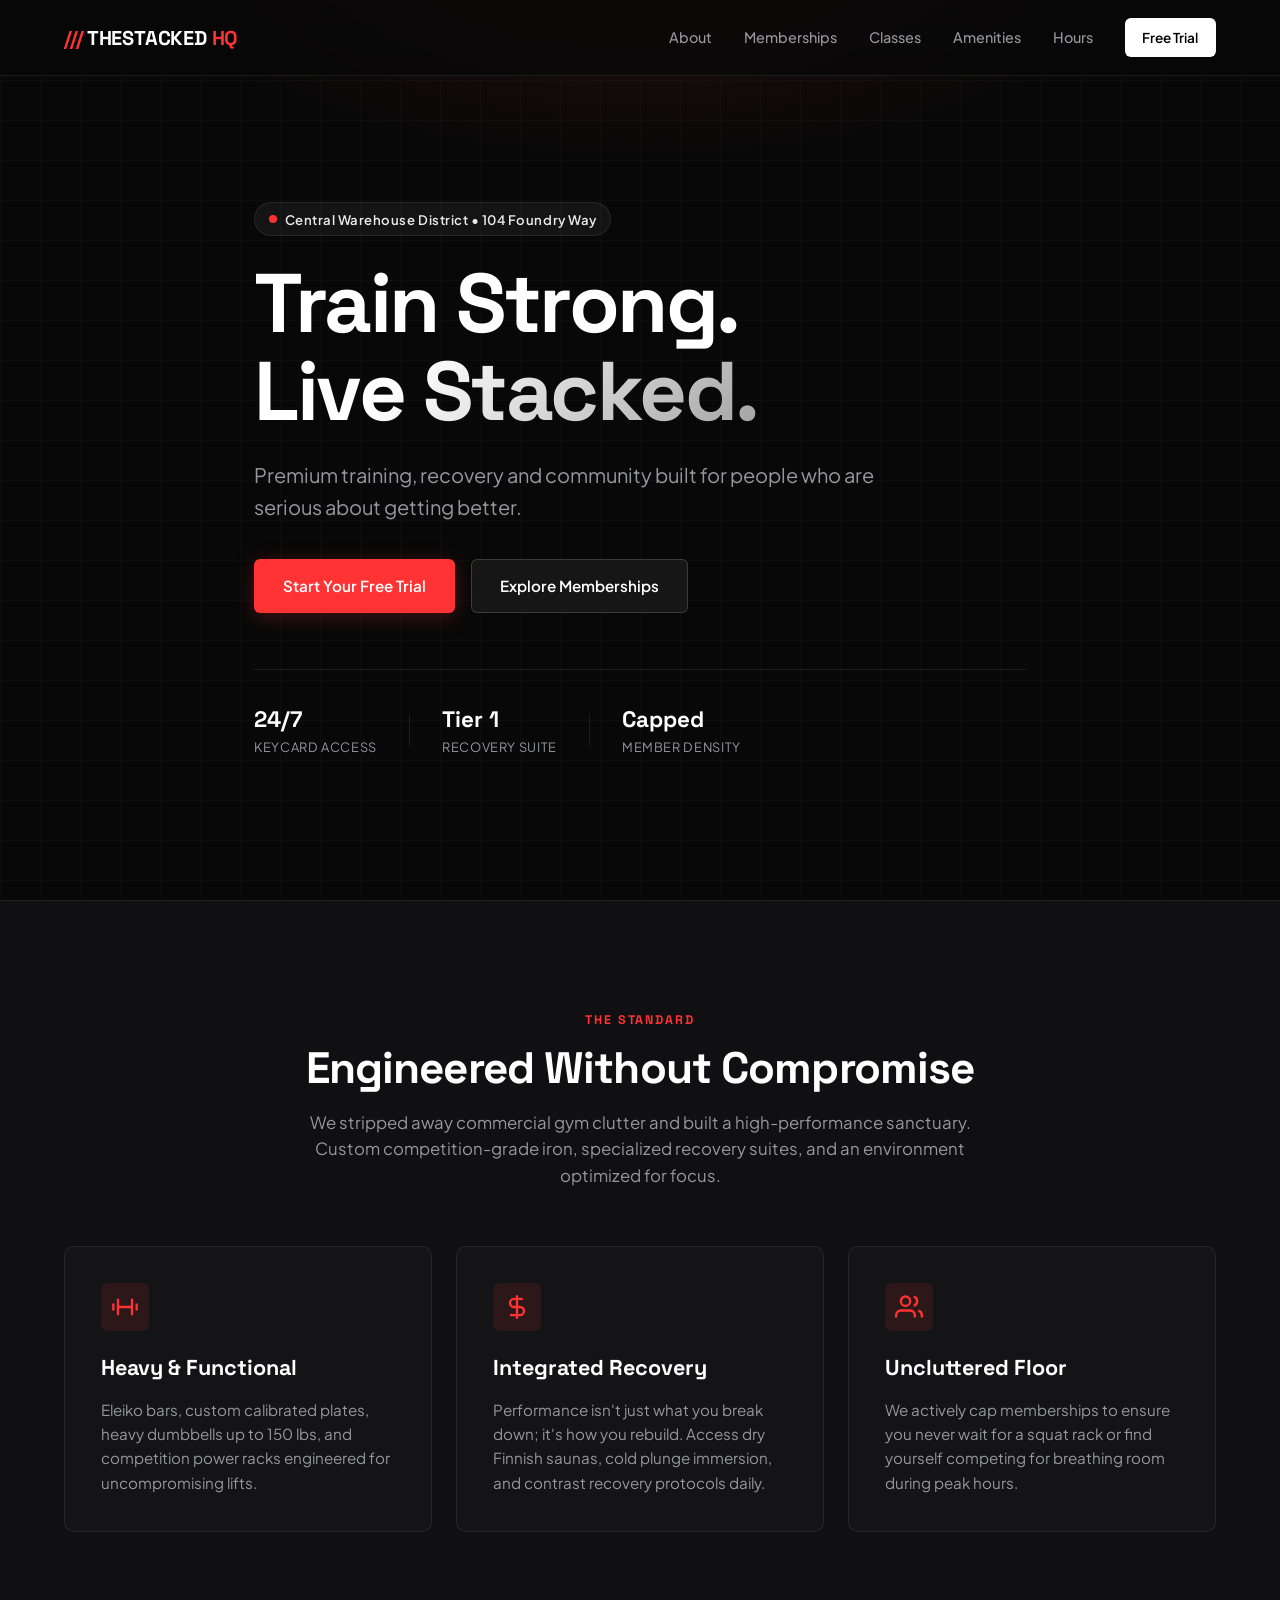
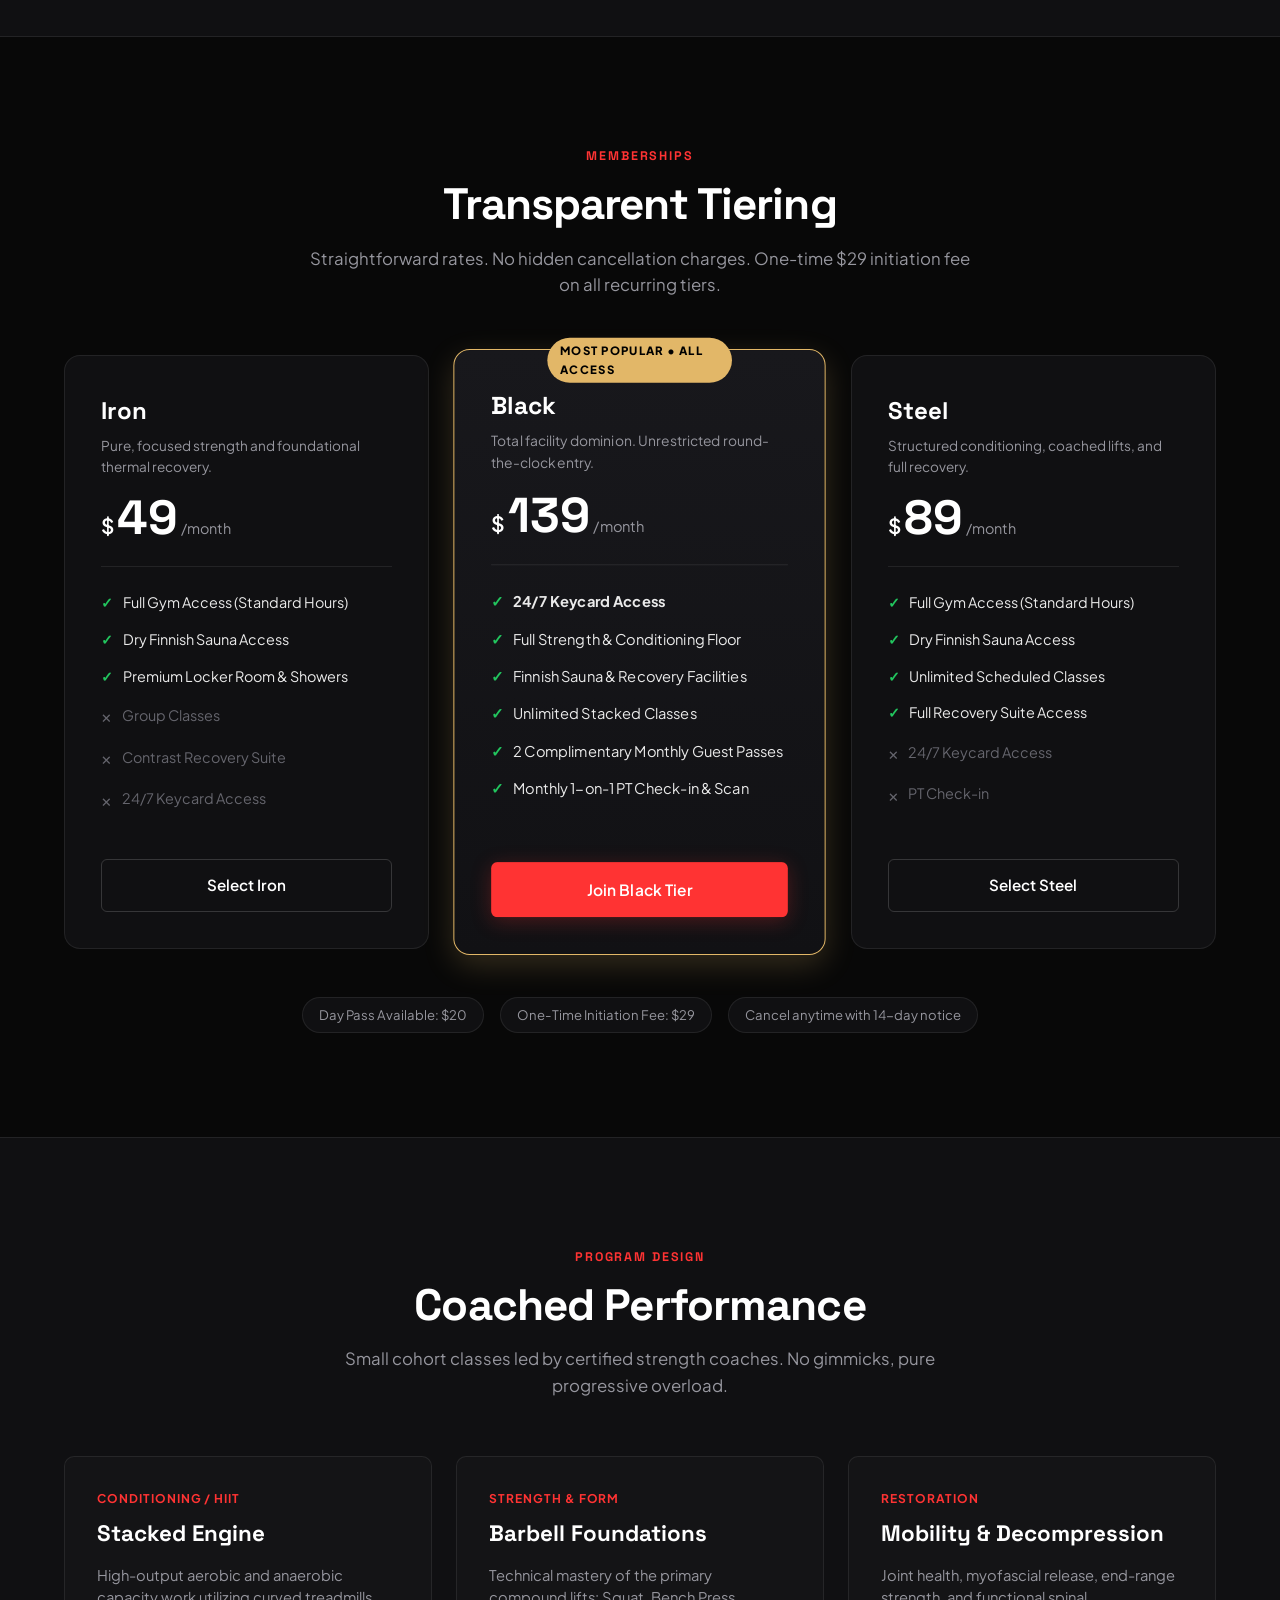
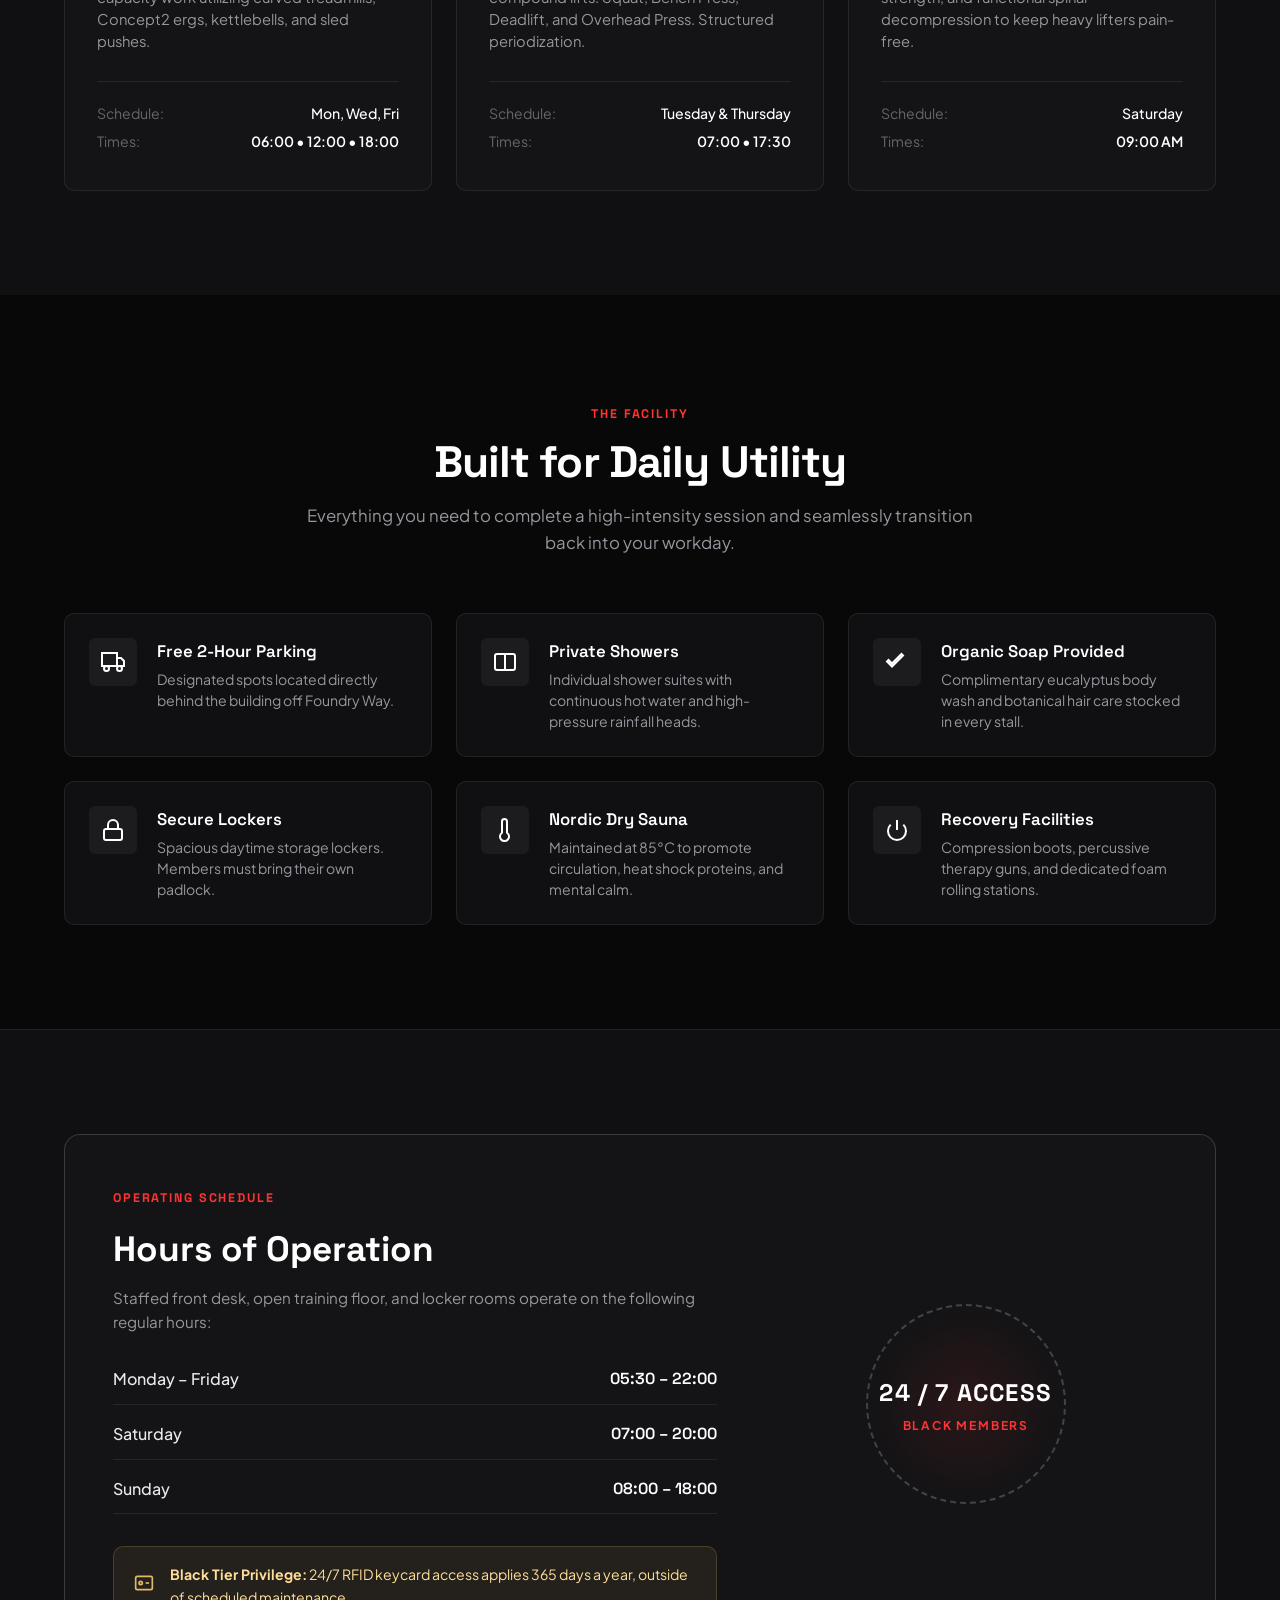
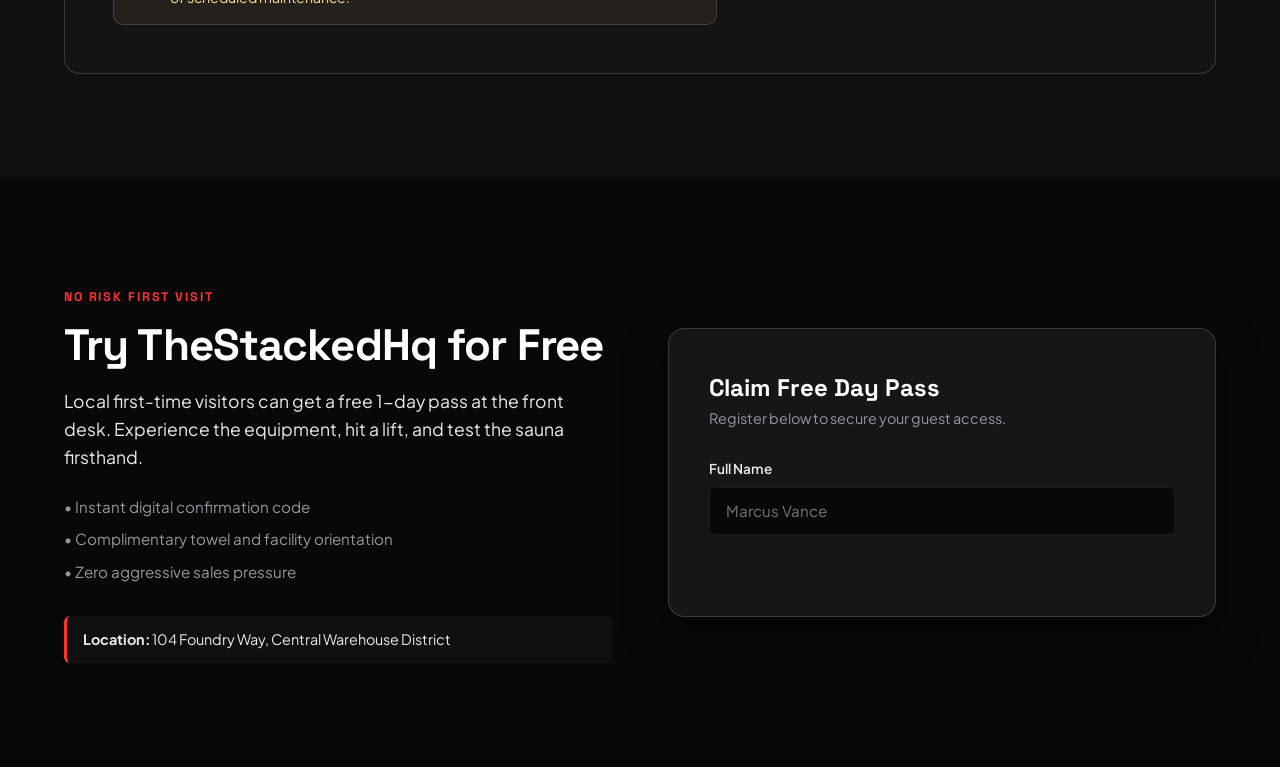
==== index.html @ 83bf1906 "Add files via upload" ====
<!DOCTYPE html>
<html lang="en">
<head>
  <meta charset="UTF-8" />
  <meta name="viewport" content="width=device-width, initial-scale=1.0" />
  <title>TheStackedHq | Train Strong. Live Stacked.</title>
  <meta name="description" content="TheStackedHq is a premium strength, recovery, and conditioning facility located in the Central Warehouse District. High-end equipment, cold plunge, infrared sauna, and elite coaching." />
  
  <!-- Fonts -->
  <link rel="preconnect" href="https://fonts.googleapis.com">
  <link rel="preconnect" href="https://fonts.gstatic.com" crossorigin>
  <link href="https://fonts.googleapis.com/css2?family=Plus+Jakarta+Sans:wght@300;400;500;600;700;800&family=Space+Grotesk:wght@500;700&display=swap" rel="stylesheet">
  
  <link rel="stylesheet" href="style.css" />
</head>
<body>

  <!-- Navigation Bar -->
  <header class="site-header" id="navbar">
    <div class="container nav-container">
      <a href="#hero" class="brand-logo" aria-label="TheStackedHq Home">
        <span class="logo-mark">///</span> THESTACKED<span>HQ</span>
      </a>

      <nav class="nav-links" id="navMenu">
        <a href="#about" class="nav-link">About</a>
        <a href="#memberships" class="nav-link">Memberships</a>
        <a href="#classes" class="nav-link">Classes</a>
        <a href="#amenities" class="nav-link">Amenities</a>
        <a href="#hours" class="nav-link">Hours</a>
        <a href="#free-trial" class="nav-btn">Free Trial</a>
      </nav>

      <button class="mobile-toggle" id="menuToggle" aria-label="Toggle navigation menu" aria-expanded="false">
        <span></span>
        <span></span>
        <span></span>
      </button>
    </div>
  </header>

  <main>
    <!-- Hero Section -->
    <section class="hero" id="hero">
      <div class="hero-bg-overlay"></div>
      <div class="container hero-content">
        <div class="hero-tag">
          <span class="pulsing-dot"></span> Central Warehouse District &bull; 104 Foundry Way
        </div>
        <h1 class="hero-title">Train Strong.<br><span class="gradient-text">Live Stacked.</span></h1>
        <p class="hero-subtitle">
          Premium training, recovery and community built for people who are serious about getting better.
        </p>
        <div class="hero-actions">
          <a href="#free-trial" class="btn btn-primary">Start Your Free Trial</a>
          <a href="#memberships" class="btn btn-secondary">Explore Memberships</a>
        </div>
        <div class="hero-stats">
          <div class="stat-item">
            <span class="stat-number">24/7</span>
            <span class="stat-label">Keycard Access</span>
          </div>
          <div class="stat-divider"></div>
          <div class="stat-item">
            <span class="stat-number">Tier 1</span>
            <span class="stat-label">Recovery Suite</span>
          </div>
          <div class="stat-divider"></div>
          <div class="stat-item">
            <span class="stat-number">Capped</span>
            <span class="stat-label">Member Density</span>
          </div>
        </div>
      </div>
    </section>

    <!-- About Section -->
    <section class="section about" id="about">
      <div class="container">
        <div class="section-header text-center">
          <span class="section-eyebrow">The Standard</span>
          <h2 class="section-title">Engineered Without Compromise</h2>
          <p class="section-subtitle">
            We stripped away commercial gym clutter and built a high-performance sanctuary. Custom competition-grade iron, specialized recovery suites, and an environment optimized for focus.
          </p>
        </div>

        <div class="about-grid">
          <div class="about-card">
            <div class="card-icon">
              <svg width="28" height="28" viewBox="0 0 24 24" fill="none" stroke="currentColor" stroke-width="2"><path d="M6 5v14M18 5v14M2 9v6M22 9v6M6 12h12"/></svg>
            </div>
            <h3>Heavy &amp; Functional</h3>
            <p>Eleiko bars, custom calibrated plates, heavy dumbbells up to 150 lbs, and competition power racks engineered for uncompromising lifts.</p>
          </div>

          <div class="about-card">
            <div class="card-icon">
              <svg width="28" height="28" viewBox="0 0 24 24" fill="none" stroke="currentColor" stroke-width="2"><path d="M12 2v20M17 5H9.5a3.5 3.5 0 0 0 0 7h5a3.5 3.5 0 0 1 0 7H6"/></svg>
            </div>
            <h3>Integrated Recovery</h3>
            <p>Performance isn't just what you break down; it's how you rebuild. Access dry Finnish saunas, cold plunge immersion, and contrast recovery protocols daily.</p>
          </div>

          <div class="about-card">
            <div class="card-icon">
              <svg width="28" height="28" viewBox="0 0 24 24" fill="none" stroke="currentColor" stroke-width="2"><path d="M17 21v-2a4 4 0 0 0-4-4H5a4 4 0 0 0-4 4v2"></path><circle cx="9" cy="7" r="4"></circle><path d="M23 21v-2a4 4 0 0 0-3-3.87"></path><path d="M16 3.13a4 4 0 0 1 0 7.75"></path></svg>
            </div>
            <h3>Uncluttered Floor</h3>
            <p>We actively cap memberships to ensure you never wait for a squat rack or find yourself competing for breathing room during peak hours.</p>
          </div>
        </div>
      </div>
    </section>

    <!-- Membership Plans -->
    <section class="section memberships" id="memberships">
      <div class="container">
        <div class="section-header text-center">
          <span class="section-eyebrow">Memberships</span>
          <h2 class="section-title">Transparent Tiering</h2>
          <p class="section-subtitle">Straightforward rates. No hidden cancellation charges. One-time $29 initiation fee on all recurring tiers.</p>
        </div>

        <div class="pricing-grid">
          <!-- Iron Plan -->
          <div class="pricing-card">
            <div class="pricing-header">
              <h3 class="plan-name">Iron</h3>
              <p class="plan-desc">Pure, focused strength and foundational thermal recovery.</p>
              <div class="plan-price">
                <span class="currency">$</span>
                <span class="amount">49</span>
                <span class="period">/month</span>
              </div>
            </div>
            <ul class="plan-features">
              <li><span class="check-icon">&#10003;</span> Full Gym Access (Standard Hours)</li>
              <li><span class="check-icon">&#10003;</span> Dry Finnish Sauna Access</li>
              <li><span class="check-icon">&#10003;</span> Premium Locker Room &amp; Showers</li>
              <li class="muted"><span class="cross-icon">&times;</span> Group Classes</li>
              <li class="muted"><span class="cross-icon">&times;</span> Contrast Recovery Suite</li>
              <li class="muted"><span class="cross-icon">&times;</span> 24/7 Keycard Access</li>
            </ul>
            <a href="#lead-form" class="btn btn-outline btn-block">Select Iron</a>
          </div>

          <!-- Black Plan (Prominent) -->
          <div class="pricing-card prominent">
            <div class="popular-badge">MOST POPULAR &bull; ALL ACCESS</div>
            <div class="pricing-header">
              <h3 class="plan-name">Black</h3>
              <p class="plan-desc">Total facility dominion. Unrestricted round-the-clock entry.</p>
              <div class="plan-price">
                <span class="currency">$</span>
                <span class="amount">139</span>
                <span class="period">/month</span>
              </div>
            </div>
            <ul class="plan-features">
              <li><span class="check-icon">&#10003;</span> <strong>24/7 Keycard Access</strong></li>
              <li><span class="check-icon">&#10003;</span> Full Strength &amp; Conditioning Floor</li>
              <li><span class="check-icon">&#10003;</span> Finnish Sauna &amp; Recovery Facilities</li>
              <li><span class="check-icon">&#10003;</span> Unlimited Stacked Classes</li>
              <li><span class="check-icon">&#10003;</span> 2 Complimentary Monthly Guest Passes</li>
              <li><span class="check-icon">&#10003;</span> Monthly 1-on-1 PT Check-in &amp; Scan</li>
            </ul>
            <a href="#lead-form" class="btn btn-primary btn-block">Join Black Tier</a>
          </div>

          <!-- Steel Plan -->
          <div class="pricing-card">
            <div class="pricing-header">
              <h3 class="plan-name">Steel</h3>
              <p class="plan-desc">Structured conditioning, coached lifts, and full recovery.</p>
              <div class="plan-price">
                <span class="currency">$</span>
                <span class="amount">89</span>
                <span class="period">/month</span>
              </div>
            </div>
            <ul class="plan-features">
              <li><span class="check-icon">&#10003;</span> Full Gym Access (Standard Hours)</li>
              <li><span class="check-icon">&#10003;</span> Dry Finnish Sauna Access</li>
              <li><span class="check-icon">&#10003;</span> Unlimited Scheduled Classes</li>
              <li><span class="check-icon">&#10003;</span> Full Recovery Suite Access</li>
              <li class="muted"><span class="cross-icon">&times;</span> 24/7 Keycard Access</li>
              <li class="muted"><span class="cross-icon">&times;</span> PT Check-in</li>
            </ul>
            <a href="#lead-form" class="btn btn-outline btn-block">Select Steel</a>
          </div>
        </div>

        <div class="pricing-footer-note">
          <div class="note-pill">Day Pass Available: $20</div>
          <div class="note-pill">One-Time Initiation Fee: $29</div>
          <div class="note-pill">Cancel anytime with 14-day notice</div>
        </div>
      </div>
    </section>

    <!-- Classes Section -->
    <section class="section classes" id="classes">
      <div class="container">
        <div class="section-header text-center">
          <span class="section-eyebrow">Program Design</span>
          <h2 class="section-title">Coached Performance</h2>
          <p class="section-subtitle">Small cohort classes led by certified strength coaches. No gimmicks, pure progressive overload.</p>
        </div>

        <div class="classes-grid">
          <!-- Class 1 -->
          <div class="class-card">
            <div class="class-type-badge">Conditioning / HIIT</div>
            <h3 class="class-name">Stacked Engine</h3>
            <p class="class-desc">High-output aerobic and anaerobic capacity work utilizing curved treadmills, Concept2 ergs, kettlebells, and sled pushes.</p>
            <div class="class-meta">
              <div class="meta-row">
                <span class="meta-label">Schedule:</span>
                <span class="meta-val">Mon, Wed, Fri</span>
              </div>
              <div class="meta-row">
                <span class="meta-label">Times:</span>
                <span class="meta-val highlight">06:00 &bull; 12:00 &bull; 18:00</span>
              </div>
            </div>
          </div>

          <!-- Class 2 -->
          <div class="class-card">
            <div class="class-type-badge">Strength &amp; Form</div>
            <h3 class="class-name">Barbell Foundations</h3>
            <p class="class-desc">Technical mastery of the primary compound lifts: Squat, Bench Press, Deadlift, and Overhead Press. Structured periodization.</p>
            <div class="class-meta">
              <div class="meta-row">
                <span class="meta-label">Schedule:</span>
                <span class="meta-val">Tuesday &amp; Thursday</span>
              </div>
              <div class="meta-row">
                <span class="meta-label">Times:</span>
                <span class="meta-val highlight">07:00 &bull; 17:30</span>
              </div>
            </div>
          </div>

          <!-- Class 3 -->
          <div class="class-card">
            <div class="class-type-badge">Restoration</div>
            <h3 class="class-name">Mobility &amp; Decompression</h3>
            <p class="class-desc">Joint health, myofascial release, end-range strength, and functional spinal decompression to keep heavy lifters pain-free.</p>
            <div class="class-meta">
              <div class="meta-row">
                <span class="meta-label">Schedule:</span>
                <span class="meta-val">Saturday</span>
              </div>
              <div class="meta-row">
                <span class="meta-label">Times:</span>
                <span class="meta-val highlight">09:00 AM</span>
              </div>
            </div>
          </div>
        </div>
      </div>
    </section>

    <!-- Amenities Section -->
    <section class="section amenities" id="amenities">
      <div class="container">
        <div class="section-header text-center">
          <span class="section-eyebrow">The Facility</span>
          <h2 class="section-title">Built for Daily Utility</h2>
          <p class="section-subtitle">Everything you need to complete a high-intensity session and seamlessly transition back into your workday.</p>
        </div>

        <div class="amenities-grid">
          <div class="amenity-item">
            <div class="amenity-icon">
              <svg width="24" height="24" viewBox="0 0 24 24" fill="none" stroke="currentColor" stroke-width="2"><rect x="1" y="3" width="15" height="13"></rect><polygon points="16 8 20 8 23 11 23 16 16 16 16 8"></polygon><circle cx="5.5" cy="18.5" r="2.5"></circle><circle cx="18.5" cy="18.5" r="2.5"></circle></svg>
            </div>
            <div class="amenity-info">
              <h4>Free 2-Hour Parking</h4>
              <p>Designated spots located directly behind the building off Foundry Way.</p>
            </div>
          </div>

          <div class="amenity-item">
            <div class="amenity-icon">
              <svg width="24" height="24" viewBox="0 0 24 24" fill="none" stroke="currentColor" stroke-width="2"><path d="M4 4h16c1.1 0 2 .9 2 2v12c0 1.1-.9 2-2 2H4c-1.1 0-2-.9-2-2V6c0-1.1.9-2 2-2z"/><path d="M12 4v16"/></svg>
            </div>
            <div class="amenity-info">
              <h4>Private Showers</h4>
              <p>Individual shower suites with continuous hot water and high-pressure rainfall heads.</p>
            </div>
          </div>

          <div class="amenity-item">
            <div class="amenity-icon">
              <svg width="24" height="24" viewBox="0 0 24 24" fill="none" stroke="currentColor" stroke-width="2"><path d="M7 16.5l-5-5L3.5 10 7 13.5 16.5 4 18 5.5l-11 11z"/></svg>
            </div>
            <div class="amenity-info">
              <h4>Organic Soap Provided</h4>
              <p>Complimentary eucalyptus body wash and botanical hair care stocked in every stall.</p>
            </div>
          </div>

          <div class="amenity-item">
            <div class="amenity-icon">
              <svg width="24" height="24" viewBox="0 0 24 24" fill="none" stroke="currentColor" stroke-width="2"><rect x="3" y="11" width="18" height="11" rx="2" ry="2"></rect><path d="M7 11V7a5 5 0 0 1 10 0v4"></path></svg>
            </div>
            <div class="amenity-info">
              <h4>Secure Lockers</h4>
              <p>Spacious daytime storage lockers. Members must bring their own padlock.</p>
            </div>
          </div>

          <div class="amenity-item">
            <div class="amenity-icon">
              <svg width="24" height="24" viewBox="0 0 24 24" fill="none" stroke="currentColor" stroke-width="2"><path d="M14 14.76V3.5a2.5 2.5 0 0 0-5 0v11.26a4.5 4.5 0 1 0 5 0z"/></svg>
            </div>
            <div class="amenity-info">
              <h4>Nordic Dry Sauna</h4>
              <p>Maintained at 85°C to promote circulation, heat shock proteins, and mental calm.</p>
            </div>
          </div>

          <div class="amenity-item">
            <div class="amenity-icon">
              <svg width="24" height="24" viewBox="0 0 24 24" fill="none" stroke="currentColor" stroke-width="2"><path d="M18.36 6.64a9 9 0 1 1-12.73 0"></path><line x1="12" y1="2" x2="12" y2="12"></line></svg>
            </div>
            <div class="amenity-info">
              <h4>Recovery Facilities</h4>
              <p>Compression boots, percussive therapy guns, and dedicated foam rolling stations.</p>
            </div>
          </div>
        </div>
      </div>
    </section>

    <!-- Opening Hours -->
    <section class="section hours" id="hours">
      <div class="container">
        <div class="hours-card">
          <div class="hours-content">
            <span class="section-eyebrow">Operating Schedule</span>
            <h2 class="hours-title">Hours of Operation</h2>
            <p class="hours-desc">
              Staffed front desk, open training floor, and locker rooms operate on the following regular hours:
            </p>
            
            <div class="hours-list">
              <div class="hours-row">
                <span class="day">Monday &ndash; Friday</span>
                <span class="time">05:30 &ndash; 22:00</span>
              </div>
              <div class="hours-row">
                <span class="day">Saturday</span>
                <span class="time">07:00 &ndash; 20:00</span>
              </div>
              <div class="hours-row">
                <span class="day">Sunday</span>
                <span class="time">08:00 &ndash; 18:00</span>
              </div>
            </div>

            <div class="keycard-notice">
              <div class="keycard-icon">
                <svg width="20" height="20" viewBox="0 0 24 24" fill="none" stroke="currentColor" stroke-width="2"><rect x="2" y="4" width="20" height="16" rx="2"/><circle cx="8" cy="12" r="2"/><path d="M14 12h4"/></svg>
              </div>
              <div>
                <strong>Black Tier Privilege:</strong> 24/7 RFID keycard access applies 365 days a year, outside of scheduled maintenance.
              </div>
            </div>
          </div>

          <div class="hours-visual">
            <div class="badge-ring">
              <span class="ring-text">24 / 7 ACCESS</span>
              <span class="ring-sub">BLACK MEMBERS</span>
            </div>
          </div>
        </div>
      </div>
    </section>

    <!-- Free Trial CTA & Lead Registration Form -->
    <section class="section free-trial" id="free-trial">
      <div class="container">
        <div class="trial-wrapper">
          <div class="trial-text">
            <span class="section-eyebrow">No Risk First Visit</span>
            <h2 class="section-title">Try TheStackedHq for Free</h2>
            <p class="trial-lead">
              Local first-time visitors can get a free 1-day pass at the front desk. Experience the equipment, hit a lift, and test the sauna firsthand.
            </p>
            <ul class="trial-perks">
              <li>&bull; Instant digital confirmation code</li>
              <li>&bull; Complimentary towel and facility orientation</li>
              <li>&bull; Zero aggressive sales pressure</li>
            </ul>
            <div class="location-brief">
              <strong>Location:</strong> 104 Foundry Way, Central Warehouse District
            </div>
          </div>

          <div class="form-wrapper" id="lead-form">
            <div class="form-card">
              <div class="form-header">
                <h3>Claim Free Day Pass</h3>
                <p>Register below to secure your guest access.</p>
              </div>

              <form id="leadRegistrationForm" novalidate>
                <div class="form-group">
                  <label for="leadName">Full Name</label>
                  <input type="text" id="leadName" name="name" placeholder="Marcus Vance" autocomplete="name" required />
                  <span class="field-error" id="nameError"></span>
                </div>

                <div class=
---- style.css ----
/* ==========================================================================
   TheStackedHq - Modern Premium Dark Gym Stylesheet
   ========================================================================== */

:root {
  /* Color Palette */
  --bg-black: #080808;
  --bg-surface: #101012;
  --bg-surface-elevated: #161619;
  --bg-surface-card: #141416;
  --bg-subtle: #1c1c20;
  
  --primary-accent: #ff3333;
  --primary-accent-hover: #e02828;
  --primary-glow: rgba(255, 51, 51, 0.25);

  --accent-gold: #e2b768;
  --accent-gold-glow: rgba(226, 183, 104, 0.2);

  --text-pure: #ffffff;
  --text-main: #eaeaea;
  --text-muted: #96969e;
  --text-dim: #65656d;

  --border-subtle: rgba(255, 255, 255, 0.08);
  --border-strong: rgba(255, 255, 255, 0.16);
  --border-focus: rgba(255, 51, 51, 0.6);

  --success-color: #22c55e;
  --error-color: #ef4444;

  /* Typography */
  --font-sans: 'Plus Jakarta Sans', -apple-system, BlinkMacSystemFont, "Segoe UI", Roboto, sans-serif;
  --font-display: 'Space Grotesk', var(--font-sans);

  /* Layout & Sizing */
  --max-width: 1200px;
  --header-height: 76px;
  --radius-sm: 6px;
  --radius-md: 10px;
  --radius-lg: 16px;
  --radius-pill: 9999px;

  /* Transitions */
  --transition-fast: 0.2s cubic-bezier(0.16, 1, 0.3, 1);
  --transition-smooth: 0.35s cubic-bezier(0.16, 1, 0.3, 1);
}

/* Reset & Global */
*, *::before, *::after {
  box-sizing: border-box;
  margin: 0;
  padding: 0;
}

html {
  scroll-behavior: smooth;
  color-scheme: dark;
  font-size: 16px;
  -webkit-text-size-adjust: 100%;
}

body {
  background-color: var(--bg-black);
  color: var(--text-main);
  font-family: var(--font-sans);
  line-height: 1.6;
  overflow-x: hidden;
  -webkit-font-smoothing: antialiased;
}

img {
  max-width: 100%;
  height: auto;
  display: block;
}

a {
  color: inherit;
  text-decoration: none;
  transition: color var(--transition-fast);
}

button, input {
  font-family: inherit;
}

.container {
  width: 100%;
  max-width: var(--max-width);
  margin-left: auto;
  margin-right: auto;
  padding-left: 1.5rem;
  padding-right: 1.5rem;
}

.section {
  padding: 6.5rem 0;
  position: relative;
}

.text-center {
  text-align: center;
}

.gradient-text {
  background: linear-gradient(135deg, #ffffff 30%, #a0a0a0 100%);
  -webkit-background-clip: text;
  -webkit-text-fill-color: transparent;
}

/* Typography Helpers */
.section-header {
  max-width: 680px;
  margin: 0 auto 3.5rem auto;
}

.section-eyebrow {
  display: inline-block;
  font-family: var(--font-display);
  font-size: 0.78rem;
  font-weight: 700;
  text-transform: uppercase;
  letter-spacing: 0.15em;
  color: var(--primary-accent);
  margin-bottom: 0.75rem;
}

.section-title {
  font-family: var(--font-display);
  font-size: clamp(2rem, 4vw, 2.75rem);
  font-weight: 700;
  line-height: 1.15;
  color: var(--text-pure);
  letter-spacing: -0.02em;
  margin-bottom: 1rem;
}

.section-subtitle {
  color: var(--text-muted);
  font-size: 1.05rem;
  line-height: 1.6;
}

/* Buttons */
.btn {
  display: inline-flex;
  align-items: center;
  justify-content: center;
  font-weight: 600;
  font-size: 0.95rem;
  padding: 0.85rem 1.75rem;
  border-radius: var(--radius-sm);
  cursor: pointer;
  border: 1px solid transparent;
  transition: all var(--transition-fast);
  white-space: nowrap;
}

.btn-primary {
  background-color: var(--primary-accent);
  color: #ffffff;
  box-shadow: 0 4px 20px var(--primary-glow);
}

.btn-primary:hover {
  background-color: var(--primary-accent-hover);
  transform: translateY(-2px);
  box-shadow: 0 6px 25px rgba(255, 51, 51, 0.4);
}

.btn-secondary {
  background-color: rgba(255, 255, 255, 0.06);
  color: var(--text-pure);
  border-color: var(--border-strong);
  backdrop-filter: blur(8px);
}

.btn-secondary:hover {
  background-color: rgba(255, 255, 255, 0.12);
  border-color: rgba(255, 255, 255, 0.3);
  transform: translateY(-2px);
}

.btn-outline {
  background: transparent;
  border-color: var(--border-strong);
  color: var(--text-pure);
}

.btn-outline:hover {
  border-color: var(--text-pure);
  background-color: rgba(255, 255, 255, 0.04);
}

.btn-block {
  width: 100%;
}

/* Header & Navbar */
.site-header {
  position: fixed;
  top: 0;
  left: 0;
  width: 100%;
  height: var(--header-height);
  z-index: 1000;
  background: rgba(8, 8, 8, 0.8);
  backdrop-filter: blur(14px);
  -webkit-backdrop-filter: blur(14px);
  border-bottom: 1px solid var(--border-subtle);
  transition: background var(--transition-fast), border var(--transition-fast);
}

.site-header.scrolled {
  background: rgba(8, 8, 8, 0.95);
  border-bottom: 1px solid var(--border-strong);
}

.nav-container {
  display: flex;
  align-items: center;
  justify-content: space-between;
  height: 100%;
}

.brand-logo {
  font-family: var(--font-display);
  font-size: 1.25rem;
  font-weight: 700;
  letter-spacing: -0.01em;
  color: var(--text-pure);
  display: flex;
  align-items: center;
  gap: 0.3rem;
}

.brand-logo .logo-mark {
  color: var(--primary-accent);
  letter-spacing: -0.1em;
}

.brand-logo span {
  color: var(--primary-accent);
}

.nav-links {
  display: flex;
  align-items: center;
  gap: 2rem;
}

.nav-link {
  font-size: 0.9rem;
  font-weight: 500;
  color: var(--text-muted);
}

.nav-link:hover {
  color: var(--text-pure);
}

.nav-btn {
  font-size: 0.85rem;
  font-weight: 600;
  background: #ffffff;
  color: #000000;
  padding: 0.55rem 1.1rem;
  border-radius: var(--radius-sm);
  transition: all var(--transition-fast);
}

.nav-btn:hover {
  background: #dddddd;
  transform: translateY(-1px);
}

.mobile-toggle {
  display: none;
  background: transparent;
  border: none;
  cursor: pointer;
  width: 28px;
  height: 20px;
  position: relative;
  flex-direction: column;
  justify-content: space-between;
}

.mobile-toggle span {
  display: block;
  height: 2px;
  width: 100%;
  background: var(--text-pure);
  border-radius: 2px;
  transition: transform 0.25s ease, opacity 0.25s ease;
}

/* Hero Section */
.hero {
  position: relative;
  min-height: 100vh;
  display: flex;
  align-items: center;
  padding-top: var(--header-height);
  background-color: var(--bg-black);
  background-image: 
    radial-gradient(ellipse 60% 40% at 50% -10%, rgba(255, 51, 51, 0.15), transparent 70%),
    linear-gradient(rgba(255,255,255,0.02) 1px, transparent 1px),
    linear-gradient(90deg, rgba(255,255,255,0.02) 1px, transparent 1px);
  background-size: 100% 100%, 40px 40px, 40px 40px;
}

.hero-content {
  position: relative;
  z-index: 2;
  padding-top: 2rem;
  padding-bottom: 3rem;
  max-width: 820px;
}

.hero-tag {
  display: inline-flex;
  align-items: center;
  gap: 0.5rem;
  font-size: 0.82rem;
  font-weight: 600;
  letter-spacing: 0.04em;
  color: var(--text-main);
  background: rgba(255, 255, 255, 0.05);
  border: 1px solid var(--border-subtle);
  padding: 0.35rem 0.85rem;
  border-radius: var(--radius-pill);
  margin-bottom: 1.5rem;
}

.pulsing-dot {
  width: 8px;
  height: 8px;
  border-radius: 50%;
  background-color: var(--primary-accent);
  box-shadow: 0 0 0 0 rgba(255, 51, 51, 0.6);
  animation: pulseDot 2s infinite;
}

@keyframes pulseDot {
  0% { transform: scale(0.95); box-shadow: 0 0 0 0 rgba(255, 51, 51, 0.7); }
  70% { transform: scale(1); box-shadow: 0 0 0 8px rgba(255, 51, 51, 0); }
  100% { transform: scale(0.95); box-shadow: 0 0 0 0 rgba(255, 51, 51, 0); }
}

.hero-title {
  font-family: var(--font-display);
  font-size: clamp(2.8rem, 6.5vw, 5.2rem);
  font-weight: 700;
  line-height: 1.05;
  letter-spacing: -0.03em;
  margin-bottom: 1.5rem;
  color: var(--text-pure);
}

.hero-subtitle {
  font-size: clamp(1.05rem, 2vw, 1.25rem);
  color: var(--text-muted);
  line-height: 1.6;
  max-width: 620px;
  margin-bottom: 2.25rem;
}

.hero-actions {
  display: flex;
  align-items: center;
  gap: 1rem;
  flex-wrap: wrap;
  margin-bottom: 3.5rem;
}

.hero-stats {
  display: flex;
  align-items: center;
  gap: 2rem;
  border-top: 1px solid var(--border-subtle);
  padding-top: 2rem;
}

.stat-item {
  display: flex;
  flex-direction: column;
}

.stat-number {
  font-family: var(--font-display);
  font-size: 1.4rem;
  font-weight: 700;
  color: var(--text-pure);
}

.stat-label {
  font-size: 0.8rem;
  color: var(--text-muted);
  text-transform: uppercase;
  letter-spacing: 0.05em;
}

.stat-divider {
  width: 1px;
  height: 32px;
  background-color: var(--border-subtle);
}

/* About Section */
.about {
  background-color: var(--bg-surface);
  border-top: 1px solid var(--border-subtle);
  border-bottom: 1px solid var(--border-subtle);
}

.about-grid {
  display: grid;
  grid-template-columns: repeat(auto-fit, minmax(300px, 1fr));
  gap: 1.5rem;
}

.about-card {
  background: var(--bg-surface-card);
  border: 1px solid var(--border-subtle);
  border-radius: var(--radius-md);
  padding: 2.25rem;
  transition: transform var(--transition-fast), border-color var(--transition-fast);
}

.about-card:hover {
  transform: translateY(-4px);
  border-color: var(--border-strong);
}

.card-icon {
  width: 48px;
  height: 48px;
  background: rgba(255, 51, 51, 0.1);
  color: var(--primary-accent);
  border-radius: var(--radius-sm);
  display: flex;
  align-items: center;
  justify-content: center;
  margin-bottom: 1.25rem;
}

.about-card h3 {
  font-family: var(--font-display);
  font-size: 1.35rem;
  font-weight: 700;
  margin-bottom: 0.75rem;
  color: var(--text-pure);
}

.about-card p {
  color: var(--text-muted);
  font-size: 0.95rem;
  line-height: 1.6;
}

/* Memberships */
.memberships {
  background-color: var(--bg-black);
}

.pricing-grid {
  display: grid;
  grid-template-columns: repeat(auto-fit, minmax(280px, 1fr));
  gap: 1.75rem;
  align-items: stretch;
  margin-bottom: 3rem;
}

.pricing-card {
  background: var(--bg-surface);
  border: 1px solid var(--border-subtle);
  border-radius: var(--radius-lg);
  padding: 2.25rem;
  display: flex;
  flex-direction: column;
  position: relative;
  transition: transform var(--transition-fast), border-color var(--transition-fast);
}

.pricing-card:hover {
  border-color: var(--border-strong);
}

.pricing-card.prominent {
  background: linear-gradient(180deg, #18181c 0%, #111114 100%);
  border: 1.5px solid var(--accent-gold);
  box-shadow: 0 10px 30px var(--accent-gold-glow);
  transform: scale(1.02);
}

@media (max-width: 900px) {
  .pricing-card.prominent {
    transform: none;
  }
}

.popular-badge {
  position: absolute;
  top: -12px;
  left: 50%;
  transform: translateX(-50%);
  background: var(--accent-gold);
  color: #000000;
  font-size: 0.7rem;
  font-weight: 800;
  letter-spacing: 0.1em;
  padding: 0.25rem 0.8rem;
  border-radius: var(--radius-pill);
}

.pricing-header {
  margin-bottom: 1.5rem;
  border-bottom: 1px solid var(--border-subtle);
  padding-bottom: 1.5rem;
}

.plan-name {
  font-family: var(--font-display);
  font-size: 1.5rem;
  font-weight: 700;
  color: var(--text-pure);
}

.plan-desc {
  font-size: 0.85rem;
  color: var(--text-muted);
  min-height: 38px;
  margin-top: 0.25rem;
}

.plan-price {
  margin-top: 1rem;
  display: flex;
  align-items: baseline;
  gap: 0.2rem;
}

.plan-price .currency {
  font-size: 1.3rem;
  font-weight: 600;
  color: var(--text-pure);
}

.plan-price .amount {
  font-family: var(--font-display);
  font-size: 3rem;
  font-weight: 700;
  line-height: 1;
  color: var(--text-pure);
}

.plan-price .period {
  font-size: 0.9rem;
  color: var(--text-muted);
}

.plan-features {
  list-style: none;
  margin-bottom: 2rem;
  flex-grow: 1;
}

.plan-features li {
  font-size: 0.9rem;
  margin-bottom: 0.85rem;
  display: flex;
  align-items: center;
  gap: 0.6rem;
  color: var(--text-main);
}

.plan-features li.muted {
  color: var(--text-dim);
}

.check-icon {
  color: var(--success-color);
  font-weight: bold;
}

.cross-icon {
  color: var(--text-dim);
  font-size: 1.1rem;
}

.pricing-footer-note {
  display: flex;
  justify-content: center;
  flex-wrap: wrap;
  gap: 1rem;
}

.note-pill {
  font-size: 0.82rem;
  color: var(--text-muted);
  background: var(--bg-surface);
  border: 1px solid var(--border-subtle);
  padding: 0.4rem 1rem;
  border-radius: var(--radius-pill);
}

/* Classes */
.classes {
  background-color: var(--bg-surface);
  border-top: 1px solid var(--border-subtle);
}

.classes-grid {
  display: grid;
  grid-template-columns: repeat(auto-fit, minmax(300px, 1fr));
  gap: 1.5rem;
}

.class-card {
  background: var(--bg-surface-card);
  border: 1px solid var(--border-subtle);
  border-radius: var(--radius-md);
  padding: 2rem;
  display: flex;
  flex-direction: column;
}

.class-type-badge {
  font-size: 0.75rem;
  text-transform: uppercase;
  font-weight: 700;
  letter-spacing: 0.08em;
  color: var(--primary-accent);
  margin-bottom: 0.5rem;
}

.class-name {
  font-family: var(--font-display);
  font-size: 1.4rem;
  font-weight: 700;
  color: var(--text-pure);
  margin-bottom: 0.75rem;
}

.class-desc {
  color: var(--text-muted);
  font-size: 0.92rem;
  line-height: 1.5;
  margin-bottom: 1.75rem;
  flex-grow: 1;
}

.class-meta {
  border-top: 1px solid var(--border-subtle);
  padding-top: 1.25rem;
}

.meta-row {
  display: flex;
  justify-content: space-between;
  font-size: 0.88rem;
  margin-bottom: 0.35rem;
}

.meta-label {
  color: var(--text-dim);
}

.meta-val {
  font-weight: 500;
  color: var(--text-pure);
}

.meta-val.highlight {
  color: var(--text-pure);
  font-weight: 600;
}

/* Amenities */
.amenities {
  background-color: var(--bg-black);
}

.amenities-grid {
  display: grid;
  grid-template-columns: repeat(auto-fit, minmax(320px, 1fr));
  gap: 1.5rem;
}

.amenity-item {
  display: flex;
  align-items: flex-start;
  gap: 1.25rem;
  padding: 1.5rem;
  background: var(--bg-surface);
  border: 1px solid var(--border-subtle);
  border-radius: var(--radius-md);
}

.amenity-icon {
  background: rgba(255, 255, 255, 0.05);
  color: var(--text-pure);
  padding: 0.75rem;
  border-radius: var(--radius-sm);
  display: flex;
  align-items: center;
  justify-content: center;
  flex-shrink: 0;
}

.amenity-info h4 {
  font-family: var(--font-display);
  font-size: 1.05rem;
  font-weight: 600;
  margin-bottom: 0.25rem;
  color: var(--text-pure);
}

.amenity-info p {
  color: var(--text-muted);
  font-size: 0.88rem;
  line-height: 1.5;
}

/* Opening Hours */
.hours {
  background-color: var(--bg-surface);
  border-top: 1px solid var(--border-subtle);
}

.hours-card {
  background: var(--bg-surface-card);
  border: 1px solid var(--border-strong);
  border-radius: var(--radius-lg);
  padding: 3rem;
  display: grid;
  grid-template-columns: 1.5fr 1fr;
  gap: 3rem;
  align-items: center;
}

.hours-title {
  font-family: var(--font-display);
  font-size: 2.2rem;
  font-weight: 700;
  margin-bottom: 0.5rem;
  color: var(--text-pure);
}

.hours-desc {
  color: var(--text-muted);
  margin-bottom: 2rem;
  font-size: 0.95rem;
}

.hours-list {
  display: flex;
  flex-direction: column;
  gap: 1rem;
  margin-bottom: 2rem;
}

.hours-row {
  display: flex;
  justify-content: space-between;
  padding-bottom: 0.75rem;
  border-bottom: 1px solid var(--border-subtle);
  font-size: 1rem;
}

.hours-row .day {
  color: var(--text-main);
  font-weight: 500;
}

.hours-row .time {
  font-family: var(--font-display);
  font-weight: 600;
  color: var(--text-pure);
}

.keycard-notice {
  display: flex;
  align-items: center;
  gap: 1rem;
  background: rgba(226, 183, 104, 0.08);
  border: 1px solid rgba(226, 183, 104, 0.2);
  padding: 1rem 1.25rem;
  border-radius: var(--radius-md);
  font-size: 0.88rem;
  color: #ffde99;
}

.keycard-icon {
  flex-shrink: 0;
  color: var(--accent-gold);
}

.hours-visual {
  display: flex;
  align-items: center;
  justify-content: center;
}

.badge-ring {
  width: 200px;
  height: 200px;
  border-radius: 50%;
  border: 2px dashed rgba(255, 255, 255, 0.2);
  display: flex;
  flex-direction: column;
  align-items: center;
  justify-content: center;
  text-align: center;
  background: radial-gradient(circle, rgba(255, 51, 51, 0.1) 0%, transparent 70%);
}

.ring-text {
  font-family: var(--font-display);
  font-size: 1.5rem;
  font-weight: 800;
  color: var(--text-pure);
  letter-spacing: 0.05em;
}

.ring-sub {
  font-size: 0.75rem;
  letter-spacing: 0.15em;
  color: var(--primary-accent);
  font-weight: 700;
  margin-top: 0.25rem;
}

/* Free Trial & Lead Registration Form */
.free-trial {
  background-color: var(--bg-black);
}

.trial-wrapper {
  display: grid;
  grid-template-columns: 1fr 1fr;
  gap: 3.5rem;
  align-items: center;
}

.trial-lead {
  font-size: 1.1rem;
  color: var(--text-main);
  line-height: 1.6;
  margin-bottom: 1.5rem;
}

.trial-perks {
  list-style: none;
  margin-bottom: 2rem;
}

.trial-perks li {
  font-size: 0.95rem;
  color: var(--text-muted);
  margin-bottom: 0.5rem;
}

.location-brief {
  font-size: 0.9rem;
  color: var(--text-main);
  background: var(--bg-surface);
  padding: 0.75rem 1rem;
  border-radius: var(--radius-sm);
  border-left: 3px solid var(--primary-accent);
}

.form-card {
  background: var(--bg-surface-elevated);
  border: 1px solid var(--border-strong);
  border-radius: var(--radius-lg);
  padding: 2.5rem;
  box-shadow: 0 20px 40px rgba(0,0,0,0.5);
}

.form-header {
  margin-bottom: 1.75rem;
}

.form-header h3 {
  font-family: var(--font-display);
  font-size: 1.5rem;
  font-weight: 700;
  color: var(--text-pure);
}

.form-header p {
  color: var(--text-muted);
  font-size: 0.9rem;
}

.form-group {
  margin-bottom: 1.25rem;
}

.form-group label {
  display: block;
  font-size: 0.85rem;
  font-weight: 600;
  color: var(--text-main);
  margin-bottom: 0.4rem;
}

.form-group input {
  width: 100%;
  padding: 0.85rem 1rem;
  background: var(--bg-black);
  border: 1px solid var(--border-subtle);
  border-radius: var(--radius-sm);
  color: var(--text-pure);
  font-size: 0.95rem;
  outline: none;
  transition: border-color var(--transition-fast), box-shadow var(--transition-fast);
}

.form-group input:focus {
  border-color: var(--primary-accent);
  box-shadow: 0 0 0 3px rgba(255, 51, 51, 0.15);
}

.form-group input.invalid {
  border-color: var(--error-color);
}

.field-error {
  display: block;
  font-size: 0.78rem;
  color: var(--error-color);
  margin-top: 0.35rem;
  min-height: 1rem;
}

.btn-spinner {
  display: none;
  width: 16px;
  height: 16px;
  border: 2px solid rgba(255,255,255,0.3);
  border-top-color: #ffffff;
  border-radius: 50%;
  animation: spin 0.8s linear infinite;
  margin-left: 0.5rem;
}

@keyframes spin {
  to { transform: rotate(360deg); }
}

.btn.submitting .btn-label {
  opacity: 0.7;
}

.btn.submitting .btn-spinner {
  display: inline-block;
}

.form-alert {
  margin-top: 1.25rem;
  padding: 0.85rem 1rem;
  border-radius: var(--radius-sm);
  font-size: 0.9rem;
  display: none;
  line-height: 1.4;
}

.form-alert.success {
  display: block;
  background: rgba(34, 197, 94, 0.12);
  border: 1px solid rgba(34, 197, 94, 0.3);
  color: #4ade80;
}

.form-alert.error {
  display: block;
  background: rgba(239, 68, 68, 0.12);
  border: 1px solid rgba(239, 68, 68, 0.3);
  color: #f87171;
}

/* AI Chat Widget */
.chat-widget-container {
  position: fixed;
  bottom: 24px;
  right: 24px;
  z-index: 999;
}

.chat-trigger-btn {
  background: #111113;
  color: var(--text-pure);
  border: 1px solid var(--border-strong);
  border-radius: var(--radius-pill);
  padding: 0.8rem 1.4rem;
  display: flex;
  align-items: center;
  gap: 0.75rem;
  cursor: pointer;
  box-shadow: 0 10px 30px rgba(0, 0, 0, 0.6);
  transition: all var(--transition-fast);
}

.chat-trigger-btn:hover {
  border-color: var(--primary-accent);
  transform: translateY(-2px);
  box-shadow: 0 12px 35px rgba(255, 51, 51, 0.2);
}

.chat-trigger-icon {
  color: var(--primary-accent);
  display: flex;
  align-items: center;
}

.chat-trigger-text {
  font-weight: 600;
  font-size: 0.9rem;
}

.chat-online-badge {
  width: 8px;
  height: 8px;
  background-color: var(--success-color);
  border-radius: 50%;
  box-shadow: 0 0 8px var(--success-color);
}

.chat-window {
  position: absolute;
  bott
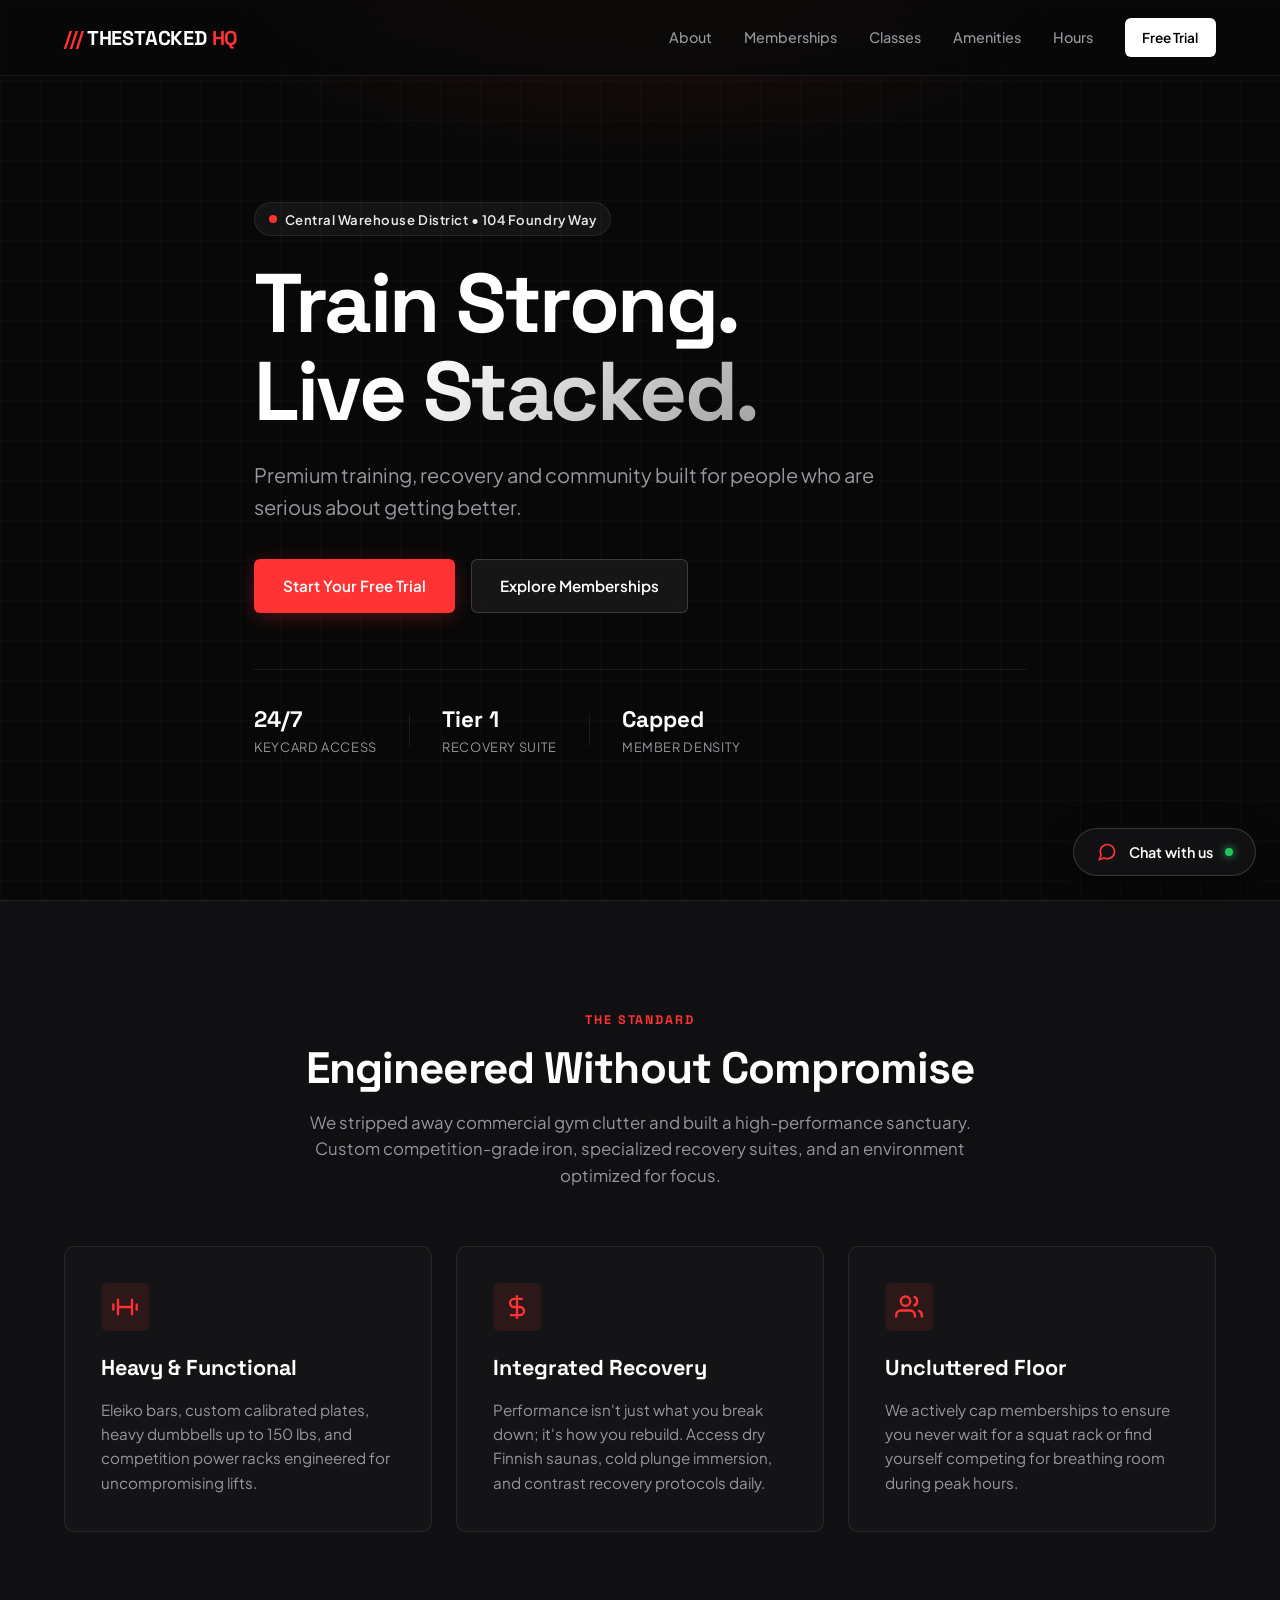
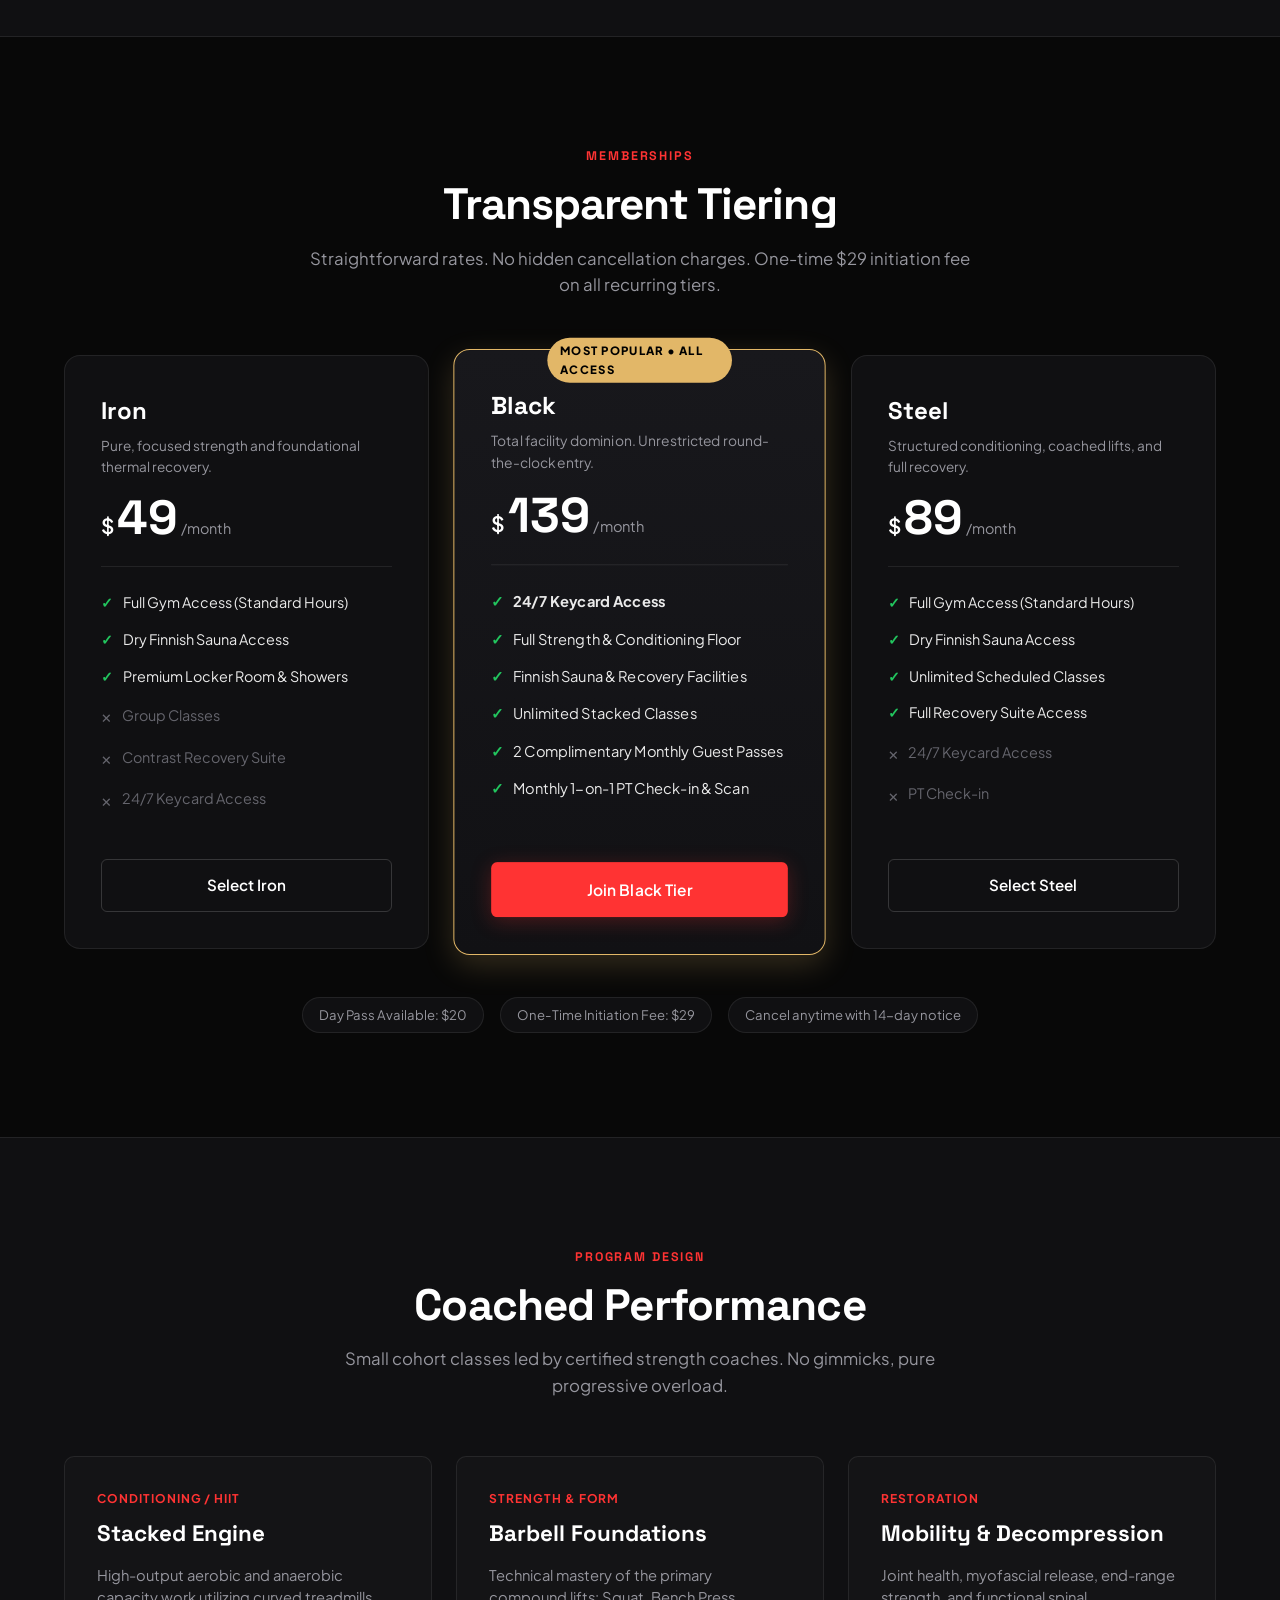
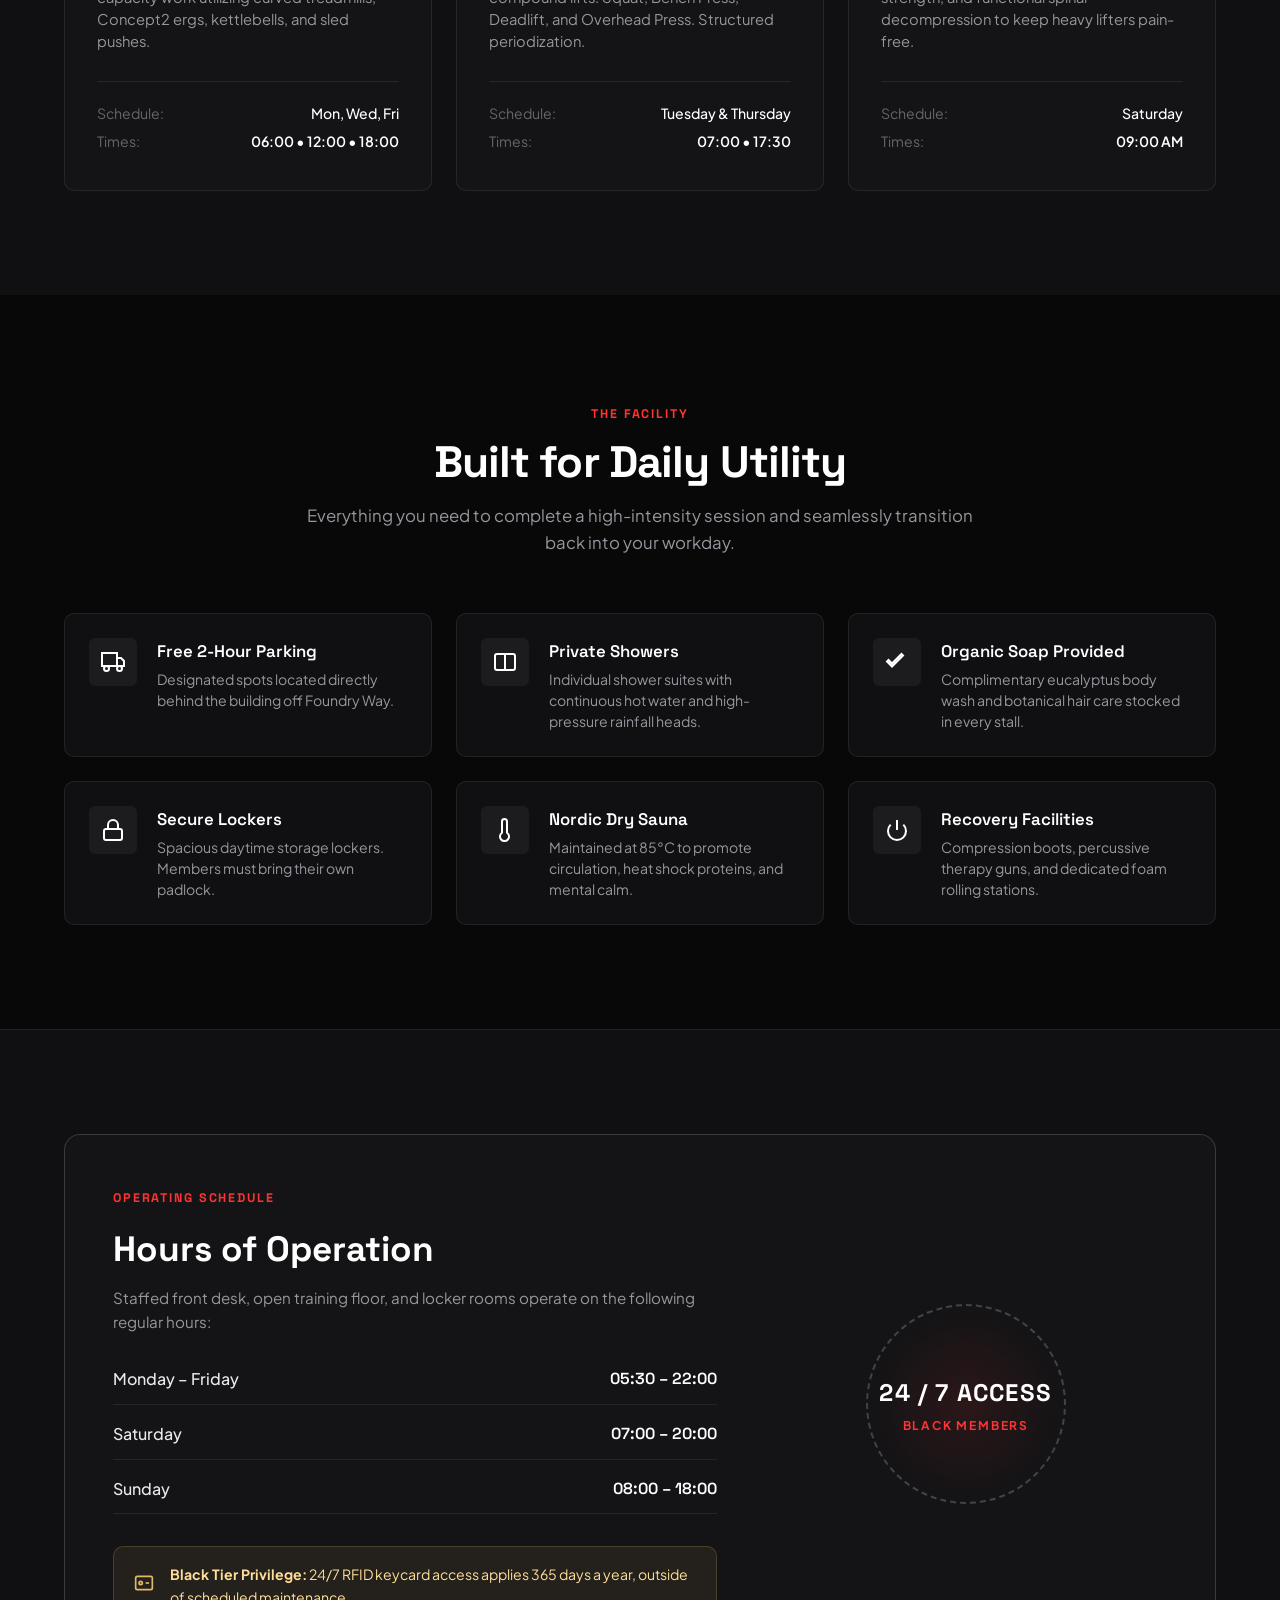
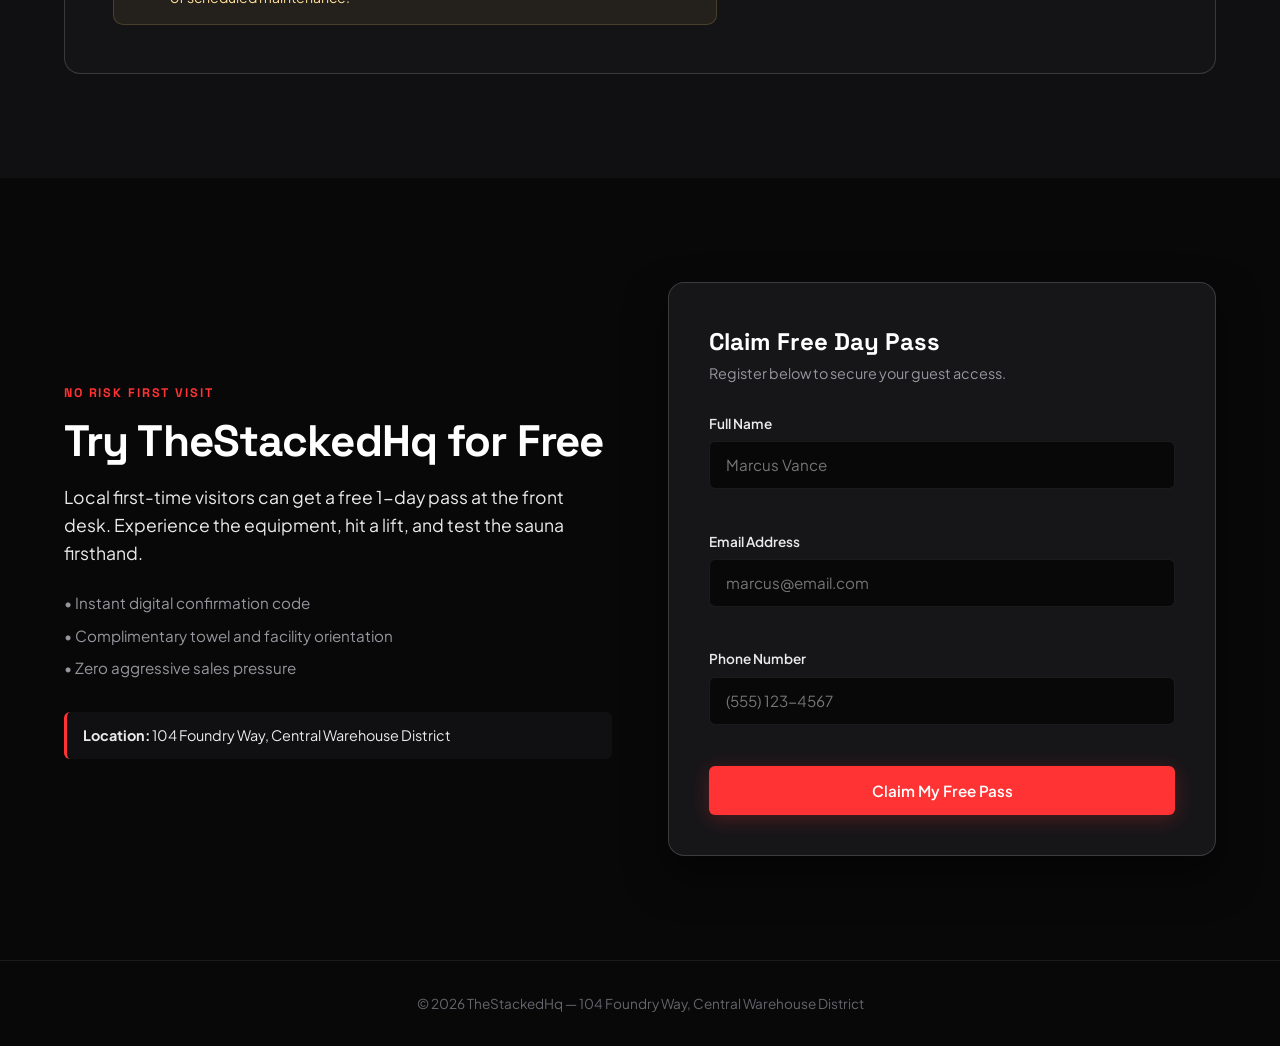
==== commit 05d80d1a: "Add files via upload" ====
--- a/index.html
+++ b/index.html
@@ -416,4 +416,86 @@
                   <span class="field-error" id="nameError"></span>
                 </div>
 
-                <div class=
+                <div class="form-group">
+                  <label for="leadEmail">Email Address</label>
+                  <input type="email" id="leadEmail" name="email" placeholder="marcus@email.com" autocomplete="email" required />
+                  <span class="field-error" id="emailError"></span>
+                </div>
+
+                <div class="form-group">
+                  <label for="leadPhone">Phone Number</label>
+                  <input type="tel" id="leadPhone" name="phone" placeholder="(555) 123-4567" autocomplete="tel" required />
+                  <span class="field-error" id="phoneError"></span>
+                </div>
+
+                <button type="submit" class="btn btn-primary btn-block" id="submitLeadBtn">
+                  <span class="btn-label">Claim My Free Pass</span>
+                  <span class="btn-spinner"></span>
+                </button>
+
+                <div class="form-alert" id="formAlert"></div>
+              </form>
+            </div>
+          </div>
+        </div>
+      </div>
+    </section>
+  </main>
+
+  <!-- Footer -->
+  <footer class="site-footer">
+    <div class="container">
+      <p>&copy; <span id="yearSpan"></span> TheStackedHq &mdash; 104 Foundry Way, Central Warehouse District</p>
+    </div>
+  </footer>
+
+  <!-- AI Chat Widget -->
+  <div class="chat-widget-container">
+    <div class="chat-window" id="chatWindow" hidden>
+      <div class="chat-header">
+        <div class="chat-header-info">
+          <span class="chat-header-title">TheStackedHq Assistant</span>
+          <span class="chat-header-status"><span class="chat-online-badge"></span> Online now</span>
+        </div>
+        <div class="chat-header-actions">
+          <button class="chat-icon-btn" id="chatClearBtn" aria-label="Clear conversation" title="Clear conversation">
+            <svg width="16" height="16" viewBox="0 0 24 24" fill="none" stroke="currentColor" stroke-width="2"><path d="M3 6h18"/><path d="M8 6V4a2 2 0 0 1 2-2h4a2 2 0 0 1 2 2v2"/><path d="M19 6l-1 14a2 2 0 0 1-2 2H8a2 2 0 0 1-2-2L5 6"/></svg>
+          </button>
+          <button class="chat-icon-btn" id="chatCloseBtn" aria-label="Close chat">
+            <svg width="16" height="16" viewBox="0 0 24 24" fill="none" stroke="currentColor" stroke-width="2"><path d="M18 6L6 18"/><path d="M6 6l12 12"/></svg>
+          </button>
+        </div>
+      </div>
+
+      <div class="chat-messages" id="chatMessages">
+        <div class="chat-bubble bot-message">
+          Hey! I'm the TheStackedHq assistant. Ask me about hours, membership pricing, or class times &mdash; or tap a quick question below.
+        </div>
+      </div>
+
+      <div class="chat-chips">
+        <button class="chat-chip" data-query="What are your opening hours?">Opening hours</button>
+        <button class="chat-chip" data-query="What are your membership prices?">Pricing</button>
+        <button class="chat-chip" data-query="What classes do you offer?">Classes</button>
+      </div>
+
+      <form class="chat-input-form" id="chatInputForm">
+        <input type="text" id="chatInput" placeholder="Type your question..." autocomplete="off" aria-label="Chat message" />
+        <button type="submit" class="chat-send-btn" aria-label="Send message">
+          <svg width="16" height="16" viewBox="0 0 24 24" fill="none" stroke="currentColor" stroke-width="2"><path d="M22 2L11 13"/><path d="M22 2l-7 20-4-9-9-4 20-7z"/></svg>
+        </button>
+      </form>
+    </div>
+
+    <button class="chat-trigger-btn" id="chatTriggerBtn" aria-expanded="false" aria-label="Open chat assistant">
+      <span class="chat-trigger-icon">
+        <svg width="20" height="20" viewBox="0 0 24 24" fill="none" stroke="currentColor" stroke-width="2"><path d="M21 11.5a8.38 8.38 0 0 1-.9 3.8 8.5 8.5 0 0 1-7.6 4.7 8.38 8.38 0 0 1-3.8-.9L3 21l1.9-5.7a8.38 8.38 0 0 1-.9-3.8 8.5 8.5 0 0 1 4.7-7.6 8.38 8.38 0 0 1 3.8-.9h.5a8.48 8.48 0 0 1 8 8v.5z"/></svg>
+      </span>
+      <span class="chat-trigger-text">Chat with us</span>
+      <span class="chat-online-badge"></span>
+    </button>
+  </div>
+
+  <script src="script.js"></script>
+</body>
+</html>
--- a/style.css
+++ b/style.css
@@ -983,6 +983,18 @@
   color: #f87171;
 }
 
+/* Footer */
+.site-footer {
+  padding: 2rem 0;
+  border-top: 1px solid var(--border-subtle);
+  text-align: center;
+}
+
+.site-footer p {
+  color: var(--text-dim);
+  font-size: 0.85rem;
+}
+
 /* AI Chat Widget */
 .chat-widget-container {
   position: fixed;
@@ -1032,4 +1044,235 @@
 
 .chat-window {
   position: absolute;
-  bott
+  bottom: calc(100% + 16px);
+  right: 0;
+  width: 380px;
+  max-width: calc(100vw - 48px);
+  height: 560px;
+  max-height: calc(100vh - 140px);
+  background: var(--bg-surface-elevated);
+  border: 1px solid var(--border-strong);
+  border-radius: var(--radius-lg);
+  box-shadow: 0 30px 60px rgba(0, 0, 0, 0.6);
+  display: flex;
+  flex-direction: column;
+  overflow: hidden;
+  opacity: 0;
+  transform: translateY(16px) scale(0.98);
+  transition: opacity var(--transition-smooth), transform var(--transition-smooth);
+  pointer-events: none;
+}
+
+.chat-window.open {
+  opacity: 1;
+  transform: translateY(0) scale(1);
+  pointer-events: auto;
+}
+
+.chat-header {
+  display: flex;
+  align-items: center;
+  justify-content: space-between;
+  padding: 1rem 1.1rem;
+  border-bottom: 1px solid var(--border-subtle);
+  background: var(--bg-surface-card);
+}
+
+.chat-header-info {
+  display: flex;
+  flex-direction: column;
+}
+
+.chat-header-title {
+  font-family: var(--font-display);
+  font-weight: 700;
+  font-size: 0.95rem;
+  color: var(--text-pure);
+}
+
+.chat-header-status {
+  display: flex;
+  align-items: center;
+  gap: 0.4rem;
+  font-size: 0.78rem;
+  color: var(--text-muted);
+}
+
+.chat-header-actions {
+  display: flex;
+  gap: 0.4rem;
+}
+
+.chat-icon-btn {
+  background: transparent;
+  border: 1px solid var(--border-subtle);
+  color: var(--text-muted);
+  width: 30px;
+  height: 30px;
+  border-radius: var(--radius-sm);
+  display: flex;
+  align-items: center;
+  justify-content: center;
+  cursor: pointer;
+  transition: all var(--transition-fast);
+}
+
+.chat-icon-btn:hover {
+  color: var(--text-pure);
+  border-color: var(--border-strong);
+}
+
+.chat-messages {
+  flex: 1;
+  overflow-y: auto;
+  padding: 1rem;
+  display: flex;
+  flex-direction: column;
+  gap: 0.6rem;
+}
+
+.chat-bubble {
+  max-width: 82%;
+  padding: 0.65rem 0.9rem;
+  border-radius: var(--radius-md);
+  font-size: 0.88rem;
+  line-height: 1.45;
+}
+
+.chat-bubble.bot-message {
+  align-self: flex-start;
+  background: var(--bg-subtle);
+  color: var(--text-main);
+  border-bottom-left-radius: 4px;
+}
+
+.chat-bubble.user-message {
+  align-self: flex-end;
+  background: var(--primary-accent);
+  color: #fff;
+  border-bottom-right-radius: 4px;
+}
+
+.chat-bubble.error-message {
+  align-self: flex-start;
+  background: rgba(239, 68, 68, 0.12);
+  border: 1px solid rgba(239, 68, 68, 0.3);
+  color: #f87171;
+}
+
+.typing-indicator {
+  align-self: flex-start;
+  display: flex;
+  gap: 4px;
+  padding: 0.7rem 0.9rem;
+  background: var(--bg-subtle);
+  border-radius: var(--radius-md);
+  border-bottom-left-radius: 4px;
+}
+
+.typing-dot {
+  width: 6px;
+  height: 6px;
+  border-radius: 50%;
+  background: var(--text-dim);
+  animation: typing-bounce 1.2s infinite ease-in-out;
+}
+
+.typing-dot:nth-child(2) { animation-delay: 0.15s; }
+.typing-dot:nth-child(3) { animation-delay: 0.3s; }
+
+@keyframes typing-bounce {
+  0%, 60%, 100% { transform: translateY(0); opacity: 0.5; }
+  30% { transform: translateY(-4px); opacity: 1; }
+}
+
+.chat-chips {
+  display: flex;
+  flex-wrap: wrap;
+  gap: 0.4rem;
+  padding: 0 1rem 0.75rem;
+}
+
+.chat-chip {
+  background: var(--bg-subtle);
+  border: 1px solid var(--border-subtle);
+  color: var(--text-main);
+  font-size: 0.78rem;
+  padding: 0.4rem 0.75rem;
+  border-radius: var(--radius-pill);
+  cursor: pointer;
+  transition: all var(--transition-fast);
+}
+
+.chat-chip:hover {
+  border-color: var(--primary-accent);
+  color: var(--text-pure);
+}
+
+.chat-input-form {
+  display: flex;
+  align-items: center;
+  gap: 0.5rem;
+  padding: 0.85rem;
+  border-top: 1px solid var(--border-subtle);
+  background: var(--bg-surface-card);
+}
+
+.chat-input-form input {
+  flex: 1;
+  background: var(--bg-black);
+  border: 1px solid var(--border-subtle);
+  border-radius: var(--radius-pill);
+  padding: 0.65rem 1rem;
+  color: var(--text-pure);
+  font-size: 0.88rem;
+  outline: none;
+  transition: border-color var(--transition-fast);
+}
+
+.chat-input-form input:focus {
+  border-color: var(--primary-accent);
+}
+
+.chat-send-btn {
+  background: var(--primary-accent);
+  color: #fff;
+  border: none;
+  width: 36px;
+  height: 36px;
+  border-radius: 50%;
+  display: flex;
+  align-items: center;
+  justify-content: center;
+  cursor: pointer;
+  flex-shrink: 0;
+  transition: background var(--transition-fast);
+}
+
+.chat-send-btn:hover {
+  background: var(--primary-accent-hover);
+}
+
+@media (max-width: 480px) {
+  .chat-widget-container {
+    bottom: 16px;
+    right: 16px;
+    left: 16px;
+  }
+
+  .chat-window {
+    width: 100%;
+    right: 0;
+    height: 70vh;
+  }
+
+  .chat-trigger-text {
+    display: none;
+  }
+
+  .chat-trigger-btn {
+    padding: 0.85rem;
+    border-radius: 50%;
+  }
+}
+
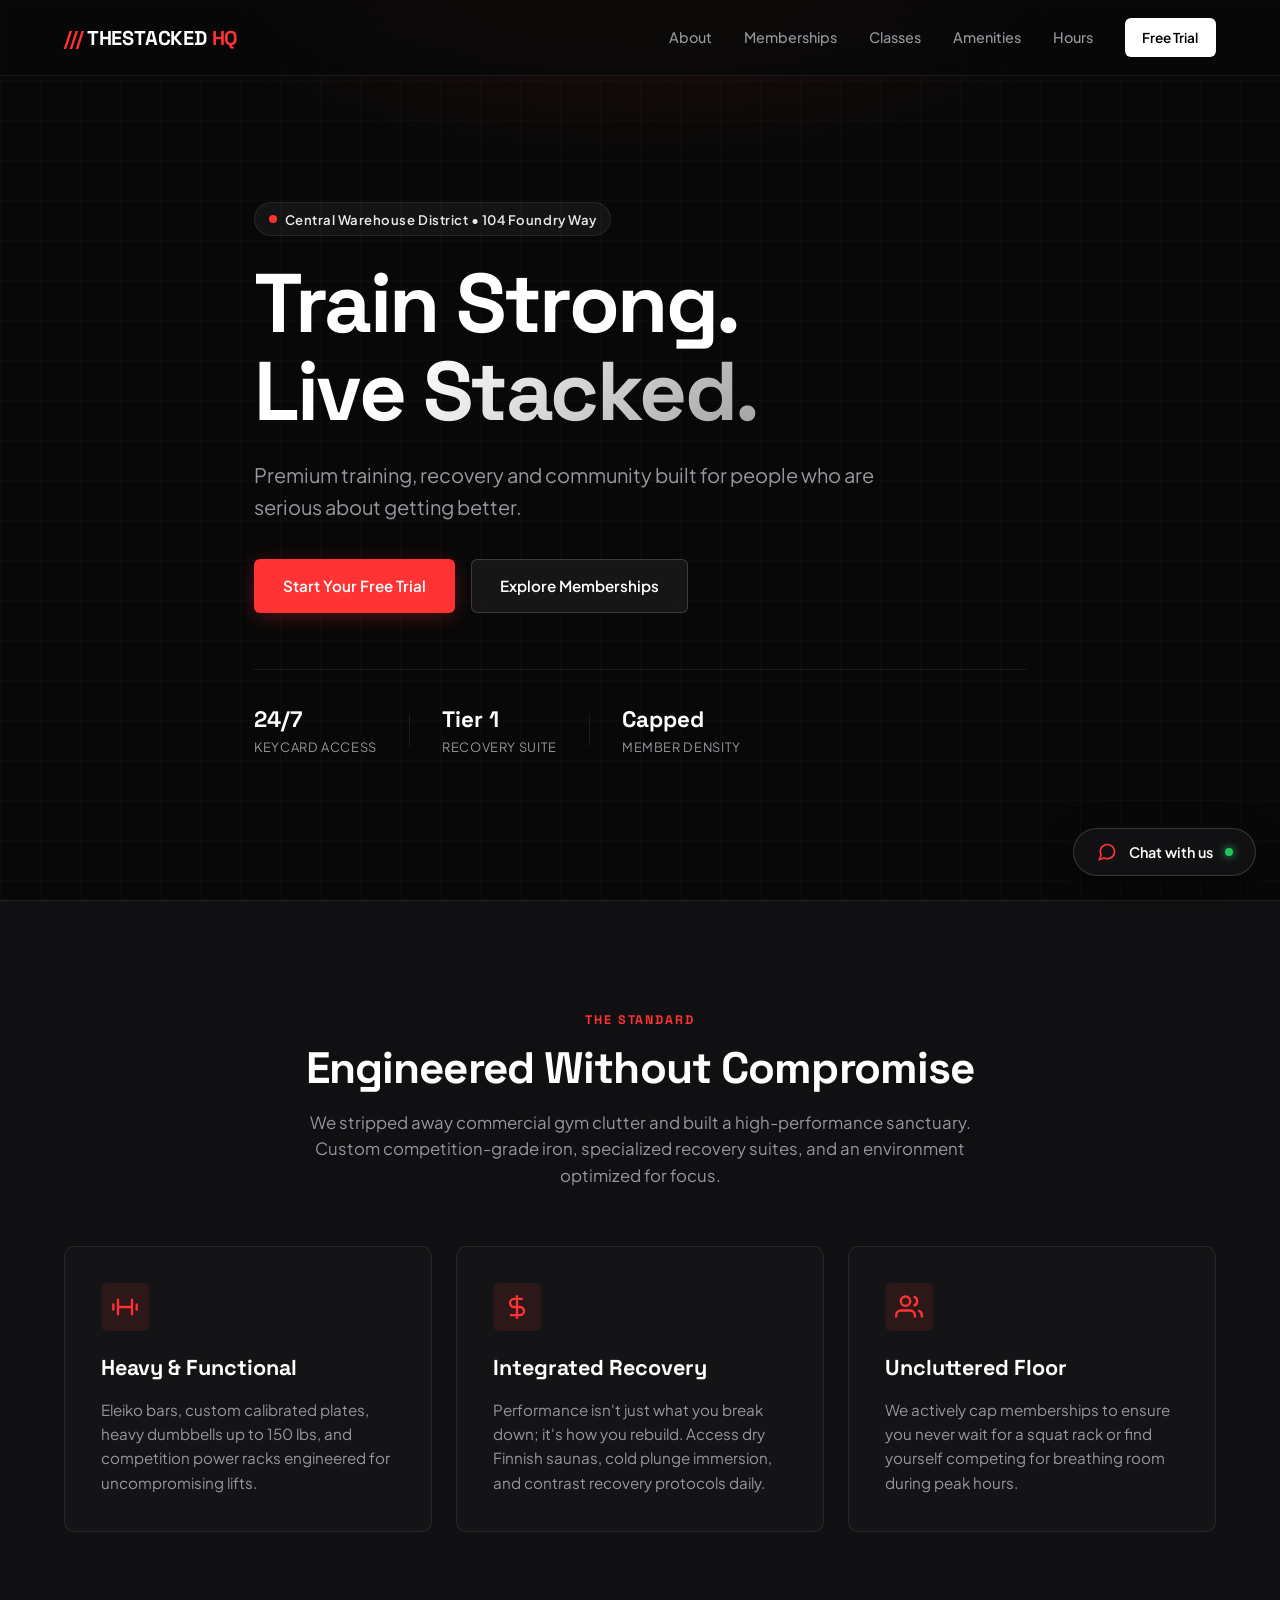
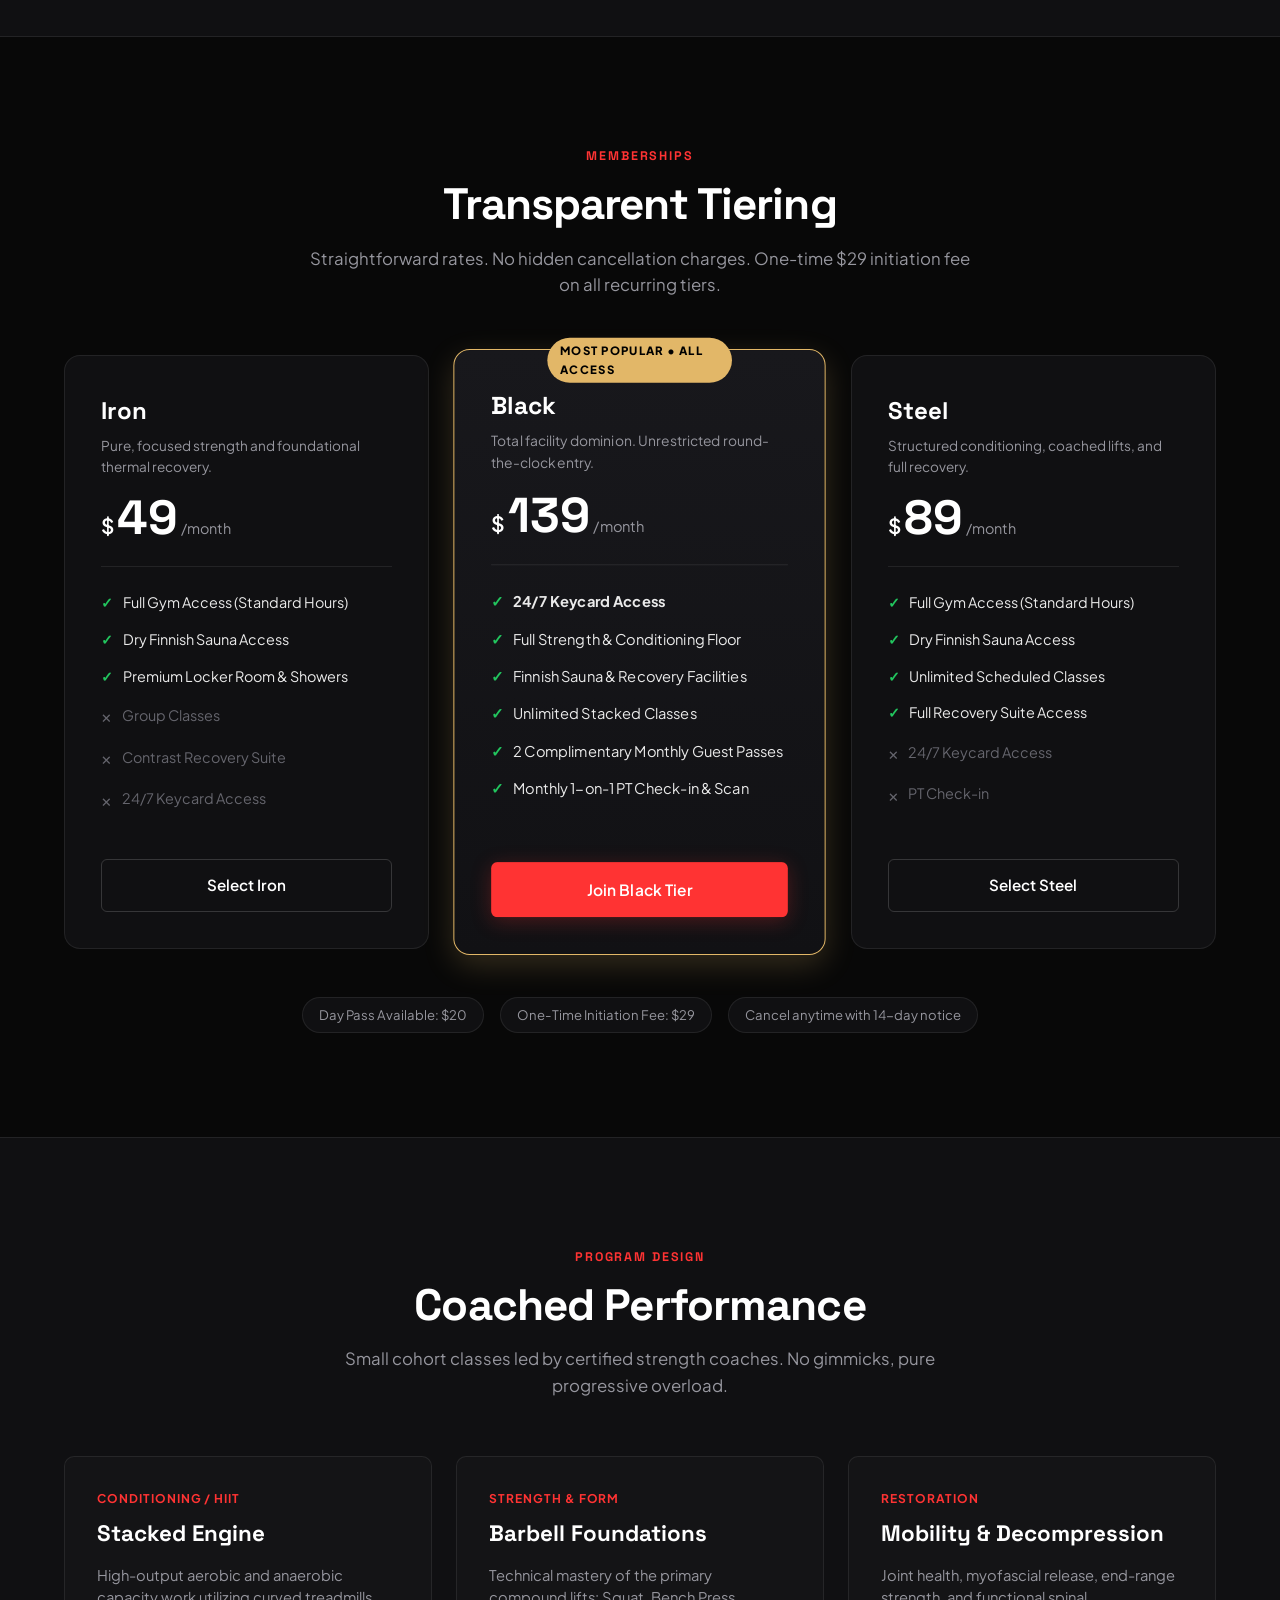
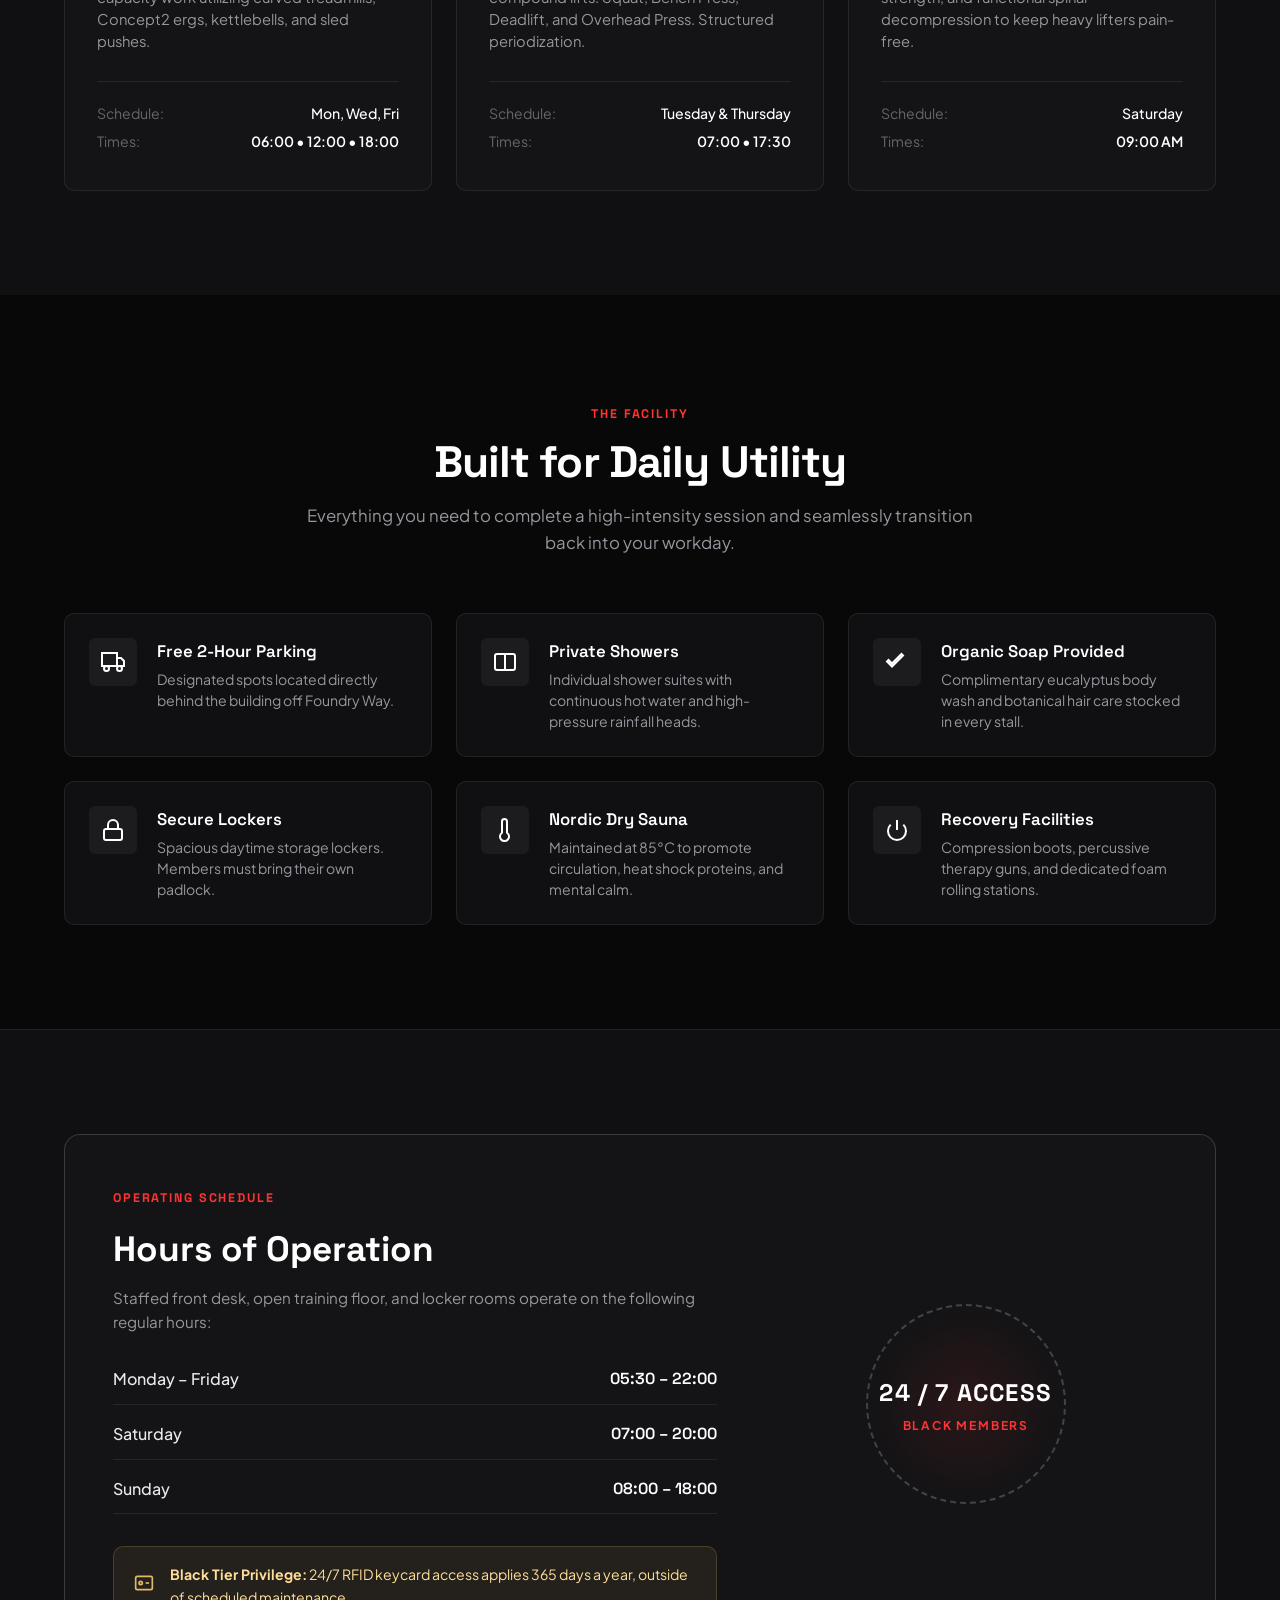
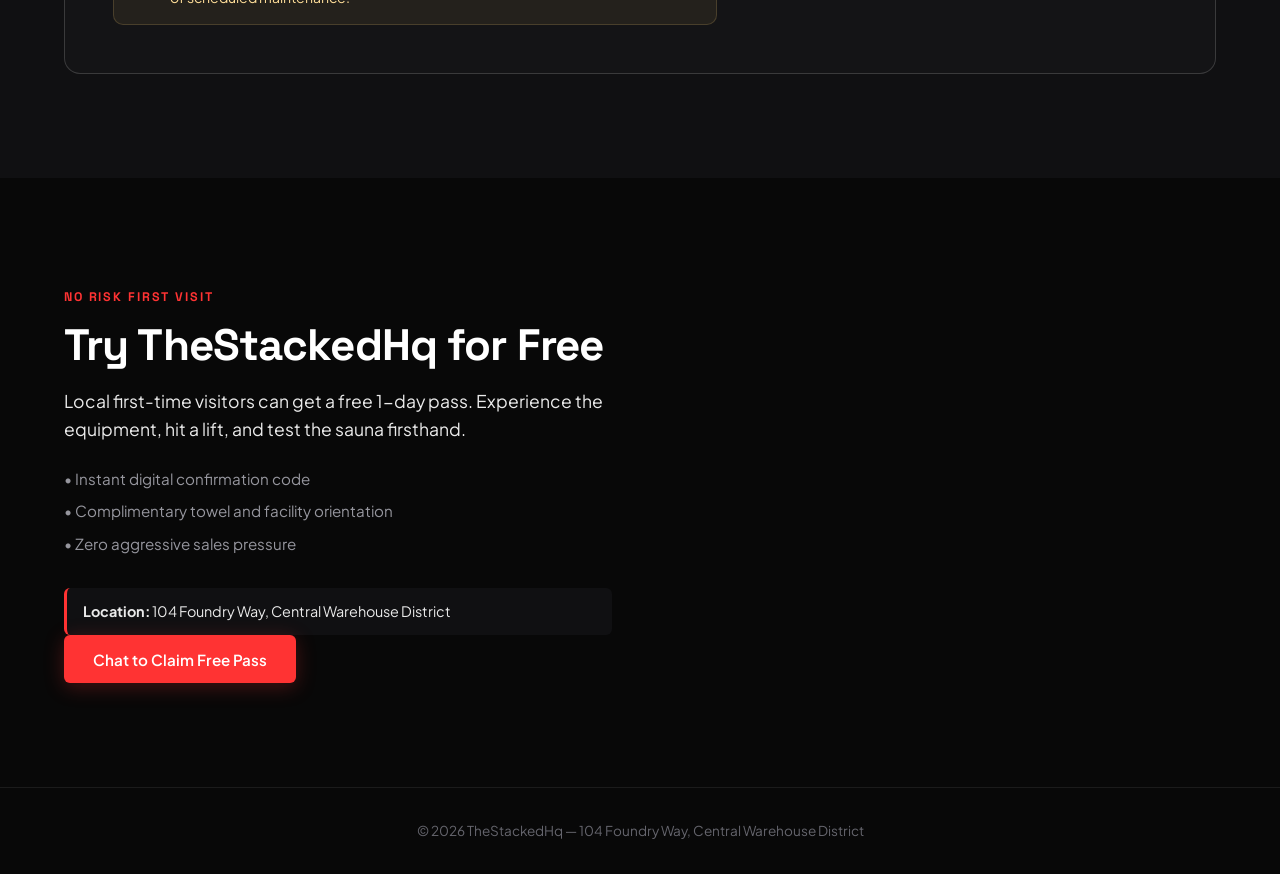
==== commit 53807645: "Update index.html" ====
--- a/index.html
+++ b/index.html
@@ -123,7 +123,6 @@
         </div>
 
         <div class="pricing-grid">
-          <!-- Iron Plan -->
           <div class="pricing-card">
             <div class="pricing-header">
               <h3 class="plan-name">Iron</h3>
@@ -142,10 +141,9 @@
               <li class="muted"><span class="cross-icon">&times;</span> Contrast Recovery Suite</li>
               <li class="muted"><span class="cross-icon">&times;</span> 24/7 Keycard Access</li>
             </ul>
-            <a href="#lead-form" class="btn btn-outline btn-block">Select Iron</a>
-          </div>
-
-          <!-- Black Plan (Prominent) -->
+            <a href="#free-trial" class="btn btn-outline btn-block">Select Iron</a>
+          </div>
+
           <div class="pricing-card prominent">
             <div class="popular-badge">MOST POPULAR &bull; ALL ACCESS</div>
             <div class="pricing-header">
@@ -165,10 +163,9 @@
               <li><span class="check-icon">&#10003;</span> 2 Complimentary Monthly Guest Passes</li>
               <li><span class="check-icon">&#10003;</span> Monthly 1-on-1 PT Check-in &amp; Scan</li>
             </ul>
-            <a href="#lead-form" class="btn btn-primary btn-block">Join Black Tier</a>
-          </div>
-
-          <!-- Steel Plan -->
+            <a href="#free-trial" class="btn btn-primary btn-block">Join Black Tier</a>
+          </div>
+
           <div class="pricing-card">
             <div class="pricing-header">
               <h3 class="plan-name">Steel</h3>
@@ -187,7 +184,7 @@
               <li class="muted"><span class="cross-icon">&times;</span> 24/7 Keycard Access</li>
               <li class="muted"><span class="cross-icon">&times;</span> PT Check-in</li>
             </ul>
-            <a href="#lead-form" class="btn btn-outline btn-block">Select Steel</a>
+            <a href="#free-trial" class="btn btn-outline btn-block">Select Steel</a>
           </div>
         </div>
 
@@ -209,7 +206,6 @@
         </div>
 
         <div class="classes-grid">
-          <!-- Class 1 -->
           <div class="class-card">
             <div class="class-type-badge">Conditioning / HIIT</div>
             <h3 class="class-name">Stacked Engine</h3>
@@ -226,7 +222,6 @@
             </div>
           </div>
 
-          <!-- Class 2 -->
           <div class="class-card">
             <div class="class-type-badge">Strength &amp; Form</div>
             <h3 class="class-name">Barbell Foundations</h3>
@@ -243,7 +238,6 @@
             </div>
           </div>
 
-          <!-- Class 3 -->
           <div class="class-card">
             <div class="class-type-badge">Restoration</div>
             <h3 class="class-name">Mobility &amp; Decompression</h3>
@@ -382,15 +376,15 @@
       </div>
     </section>
 
-    <!-- Free Trial CTA & Lead Registration Form -->
+    <!-- Free Trial CTA (lead form lives inside the chatbot) -->
     <section class="section free-trial" id="free-trial">
       <div class="container">
-        <div class="trial-wrapper">
+        <div class="trial-wrapper trial-wrapper-single">
           <div class="trial-text">
             <span class="section-eyebrow">No Risk First Visit</span>
             <h2 class="section-title">Try TheStackedHq for Free</h2>
             <p class="trial-lead">
-              Local first-time visitors can get a free 1-day pass at the front desk. Experience the equipment, hit a lift, and test the sauna firsthand.
+              Local first-time visitors can get a free 1-day pass. Experience the equipment, hit a lift, and test the sauna firsthand.
             </p>
             <ul class="trial-perks">
               <li>&bull; Instant digital confirmation code</li>
@@ -400,41 +394,8 @@
             <div class="location-brief">
               <strong>Location:</strong> 104 Foundry Way, Central Warehouse District
             </div>
-          </div>
-
-          <div class="form-wrapper" id="lead-form">
-            <div class="form-card">
-              <div class="form-header">
-                <h3>Claim Free Day Pass</h3>
-                <p>Register below to secure your guest access.</p>
-              </div>
-
-              <form id="leadRegistrationForm" novalidate>
-                <div class="form-group">
-                  <label for="leadName">Full Name</label>
-                  <input type="text" id="leadName" name="name" placeholder="Marcus Vance" autocomplete="name" required />
-                  <span class="field-error" id="nameError"></span>
-                </div>
-
-                <div class="form-group">
-                  <label for="leadEmail">Email Address</label>
-                  <input type="email" id="leadEmail" name="email" placeholder="marcus@email.com" autocomplete="email" required />
-                  <span class="field-error" id="emailError"></span>
-                </div>
-
-                <div class="form-group">
-                  <label for="leadPhone">Phone Number</label>
-                  <input type="tel" id="leadPhone" name="phone" placeholder="(555) 123-4567" autocomplete="tel" required />
-                  <span class="field-error" id="phoneError"></span>
-                </div>
-
-                <button type="submit" class="btn btn-primary btn-block" id="submitLeadBtn">
-                  <span class="btn-label">Claim My Free Pass</span>
-                  <span class="btn-spinner"></span>
-                </button>
-
-                <div class="form-alert" id="formAlert"></div>
-              </form>
+            <div class="trial-cta-row">
+              <button type="button" class="btn btn-primary" id="openChatFromTrial">Chat to Claim Free Pass</button>
             </div>
           </div>
         </div>
@@ -449,8 +410,8 @@
     </div>
   </footer>
 
-  <!-- AI Chat Widget -->
-  <div class="chat-widget-container">
+  <!-- AI Chat Widget — button always visible; lead form is first screen inside -->
+  <div class="chat-widget-container" id="chatWidgetContainer">
     <div class="chat-window" id="chatWindow" hidden>
       <div class="chat-header">
         <div class="chat-header-info">
@@ -458,7 +419,7 @@
           <span class="chat-header-status"><span class="chat-online-badge"></span> Online now</span>
         </div>
         <div class="chat-header-actions">
-          <button class="chat-icon-btn" id="chatClearBtn" aria-label="Clear conversation" title="Clear conversation">
+          <button class="chat-icon-btn" id="chatClearBtn" aria-label="Clear conversation" title="Clear conversation" hidden>
             <svg width="16" height="16" viewBox="0 0 24 24" fill="none" stroke="currentColor" stroke-width="2"><path d="M3 6h18"/><path d="M8 6V4a2 2 0 0 1 2-2h4a2 2 0 0 1 2 2v2"/><path d="M19 6l-1 14a2 2 0 0 1-2 2H8a2 2 0 0 1-2-2L5 6"/></svg>
           </button>
           <button class="chat-icon-btn" id="chatCloseBtn" aria-label="Close chat">
@@ -467,24 +428,53 @@
         </div>
       </div>
 
-      <div class="chat-messages" id="chatMessages">
-        <div class="chat-bubble bot-message">
-          Hey! I'm the TheStackedHq assistant. Ask me about hours, membership pricing, or class times &mdash; or tap a quick question below.
-        </div>
-      </div>
-
-      <div class="chat-chips">
-        <button class="chat-chip" data-query="What are your opening hours?">Opening hours</button>
-        <button class="chat-chip" data-query="What are your membership prices?">Pricing</button>
-        <button class="chat-chip" data-query="What classes do you offer?">Classes</button>
-      </div>
-
-      <form class="chat-input-form" id="chatInputForm">
-        <input type="text" id="chatInput" placeholder="Type your question..." autocomplete="off" aria-label="Chat message" />
-        <button type="submit" class="chat-send-btn" aria-label="Send message">
-          <svg width="16" height="16" viewBox="0 0 24 24" fill="none" stroke="currentColor" stroke-width="2"><path d="M22 2L11 13"/><path d="M22 2l-7 20-4-9-9-4 20-7z"/></svg>
-        </button>
-      </form>
+      <!-- Lead form gate (shown until successful submission) -->
+      <div class="chat-lead-gate" id="chatLeadGate">
+        <div class="chat-lead-welcome">
+          Hey! Welcome to TheStackedHq 👋<br><br>
+          Submit your information to receive exclusive discount offers and start chatting with our assistant.
+        </div>
+        <form id="chatLeadForm" class="chat-lead-form" novalidate>
+          <div class="chat-form-group">
+            <label for="chatLeadName">Full Name</label>
+            <input type="text" id="chatLeadName" name="name" placeholder="Marcus Vance" autocomplete="name" required />
+            <span class="chat-field-error" id="chatNameError"></span>
+          </div>
+          <div class="chat-form-group">
+            <label for="chatLeadEmail">Email Address</label>
+            <input type="email" id="chatLeadEmail" name="email" placeholder="marcus@email.com" autocomplete="email" required />
+            <span class="chat-field-error" id="chatEmailError"></span>
+          </div>
+          <div class="chat-form-group">
+            <label for="chatLeadPhone">Phone Number</label>
+            <input type="tel" id="chatLeadPhone" name="phone" placeholder="(555) 123-4567" autocomplete="tel" required />
+            <span class="chat-field-error" id="chatPhoneError"></span>
+          </div>
+          <button type="submit" class="btn btn-primary btn-block chat-lead-submit" id="chatLeadSubmitBtn">
+            <span class="btn-label">Submit &amp; Start Chat</span>
+            <span class="btn-spinner"></span>
+          </button>
+          <div class="chat-form-alert" id="chatFormAlert"></div>
+        </form>
+      </div>
+
+      <!-- Real chat interface (shown only after successful lead) -->
+      <div class="chat-active-area" id="chatActiveArea" hidden>
+        <div class="chat-messages" id="chatMessages"></div>
+
+        <div class="chat-chips">
+          <button class="chat-chip" data-query="What are your opening hours?">Opening hours</button>
+          <button class="chat-chip" data-query="What are your membership prices?">Pricing</button>
+          <button class="chat-chip" data-query="What classes do you offer?">Classes</button>
+        </div>
+
+        <form class="chat-input-form" id="chatInputForm">
+          <input type="text" id="chatInput" placeholder="Type your question..." autocomplete="off" aria-label="Chat message" />
+          <button type="submit" class="chat-send-btn" aria-label="Send message">
+            <svg width="16" height="16" viewBox="0 0 24 24" fill="none" stroke="currentColor" stroke-width="2"><path d="M22 2L11 13"/><path d="M22 2l-7 20-4-9-9-4 20-7z"/></svg>
+          </button>
+        </form>
+      </div>
     </div>
 
     <button class="chat-trigger-btn" id="chatTriggerBtn" aria-expanded="false" aria-label="Open chat assistant">
